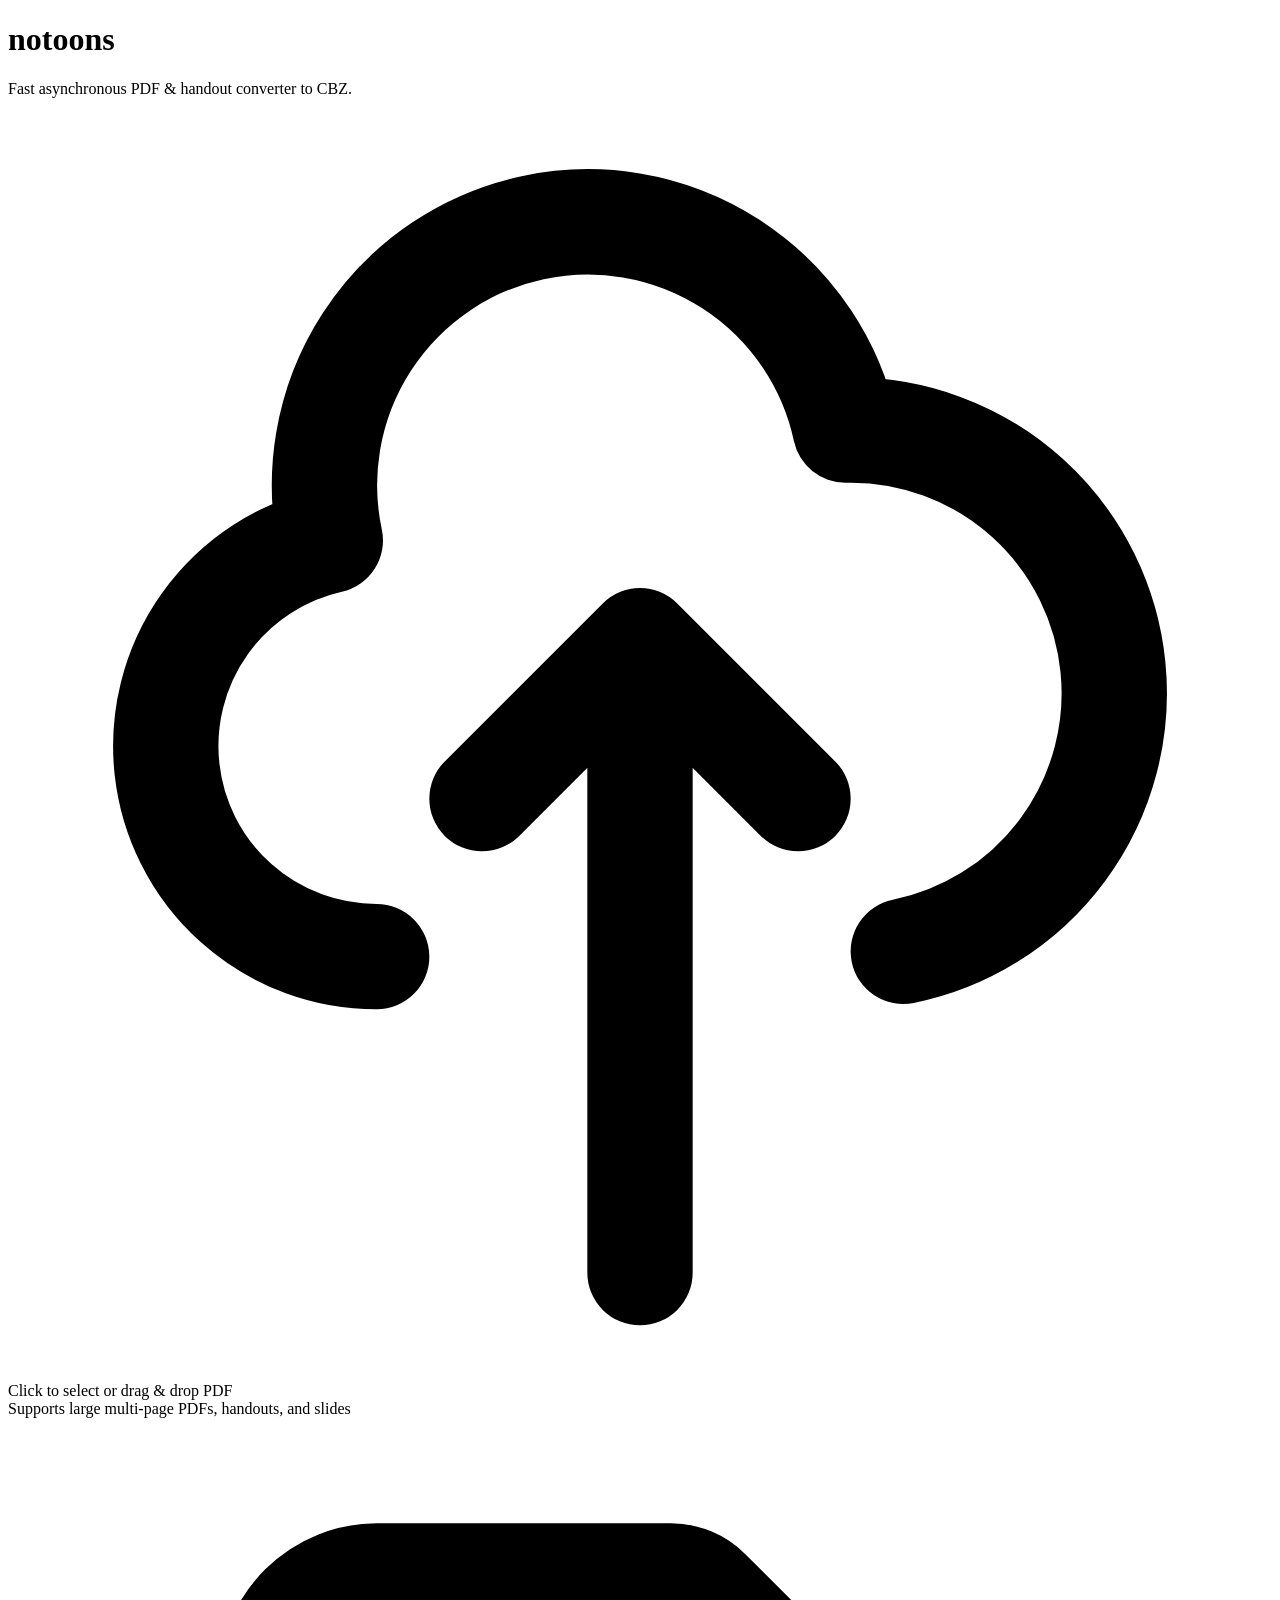
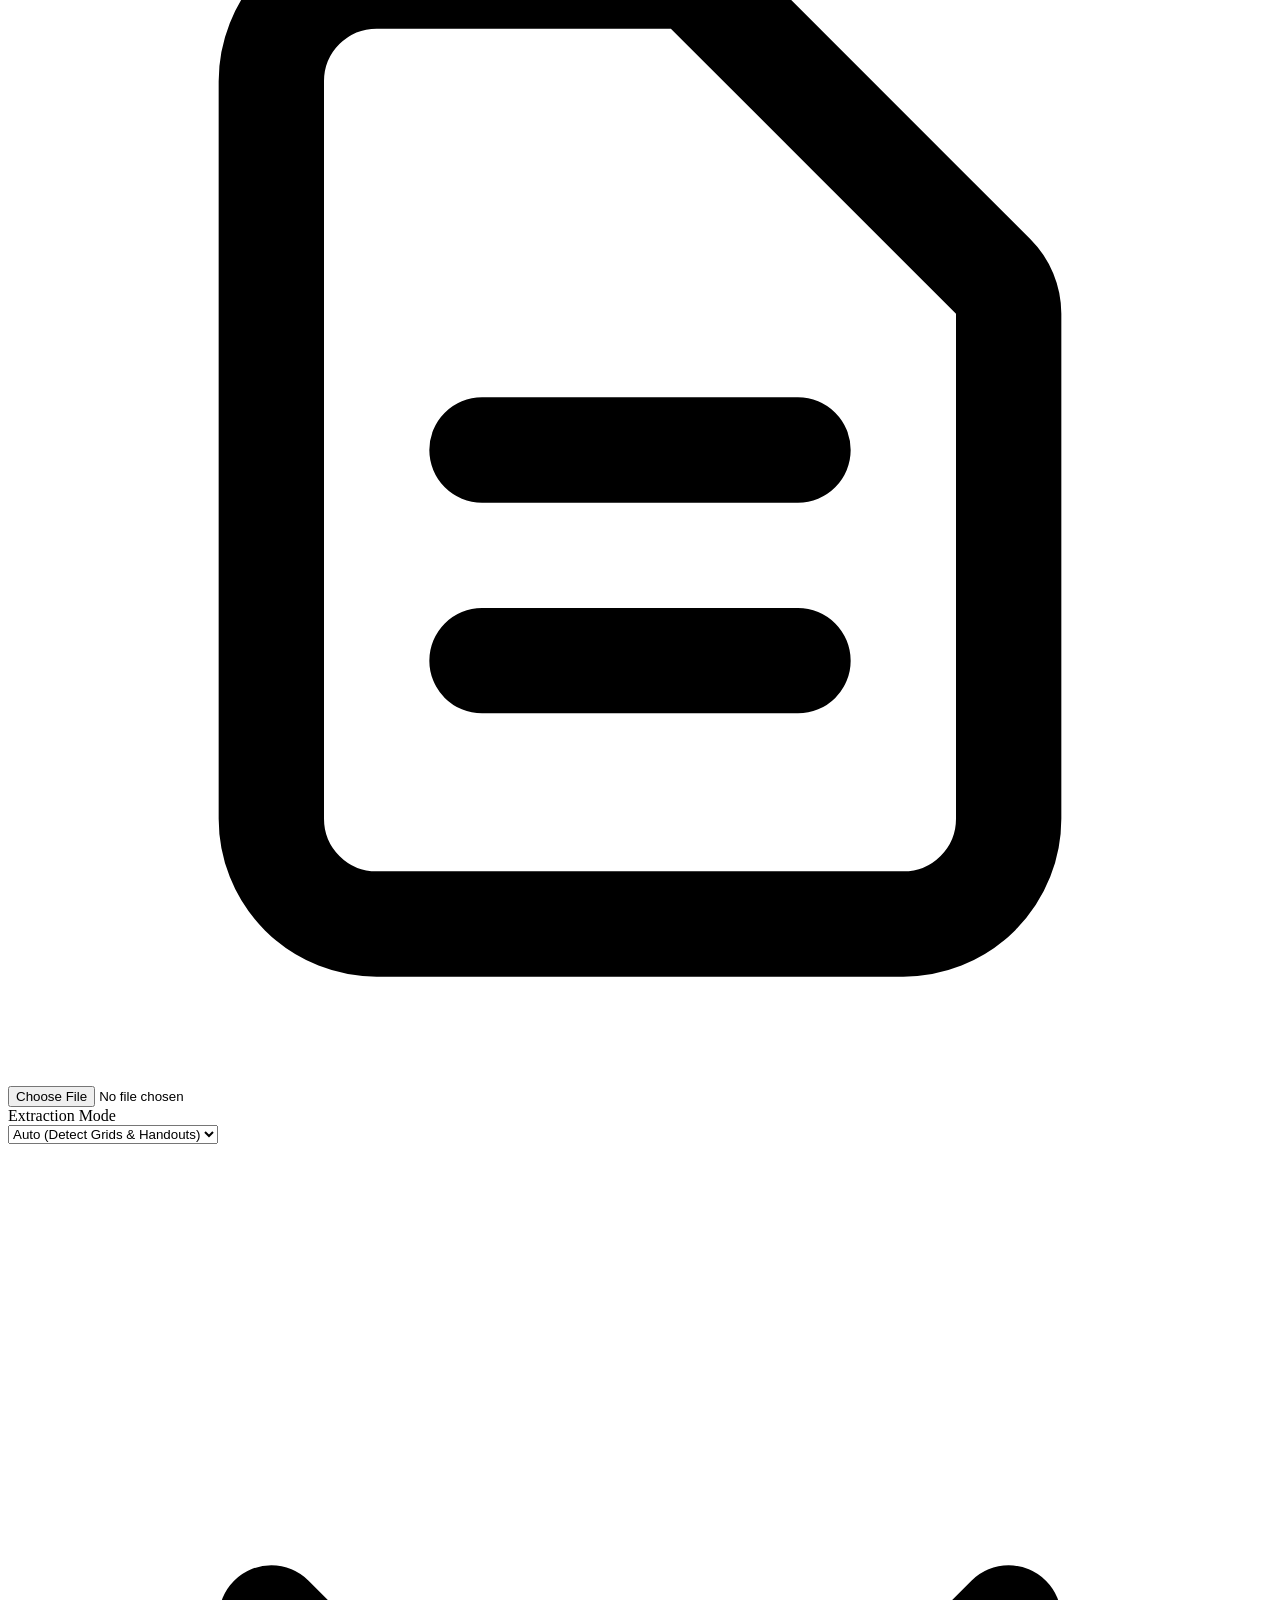
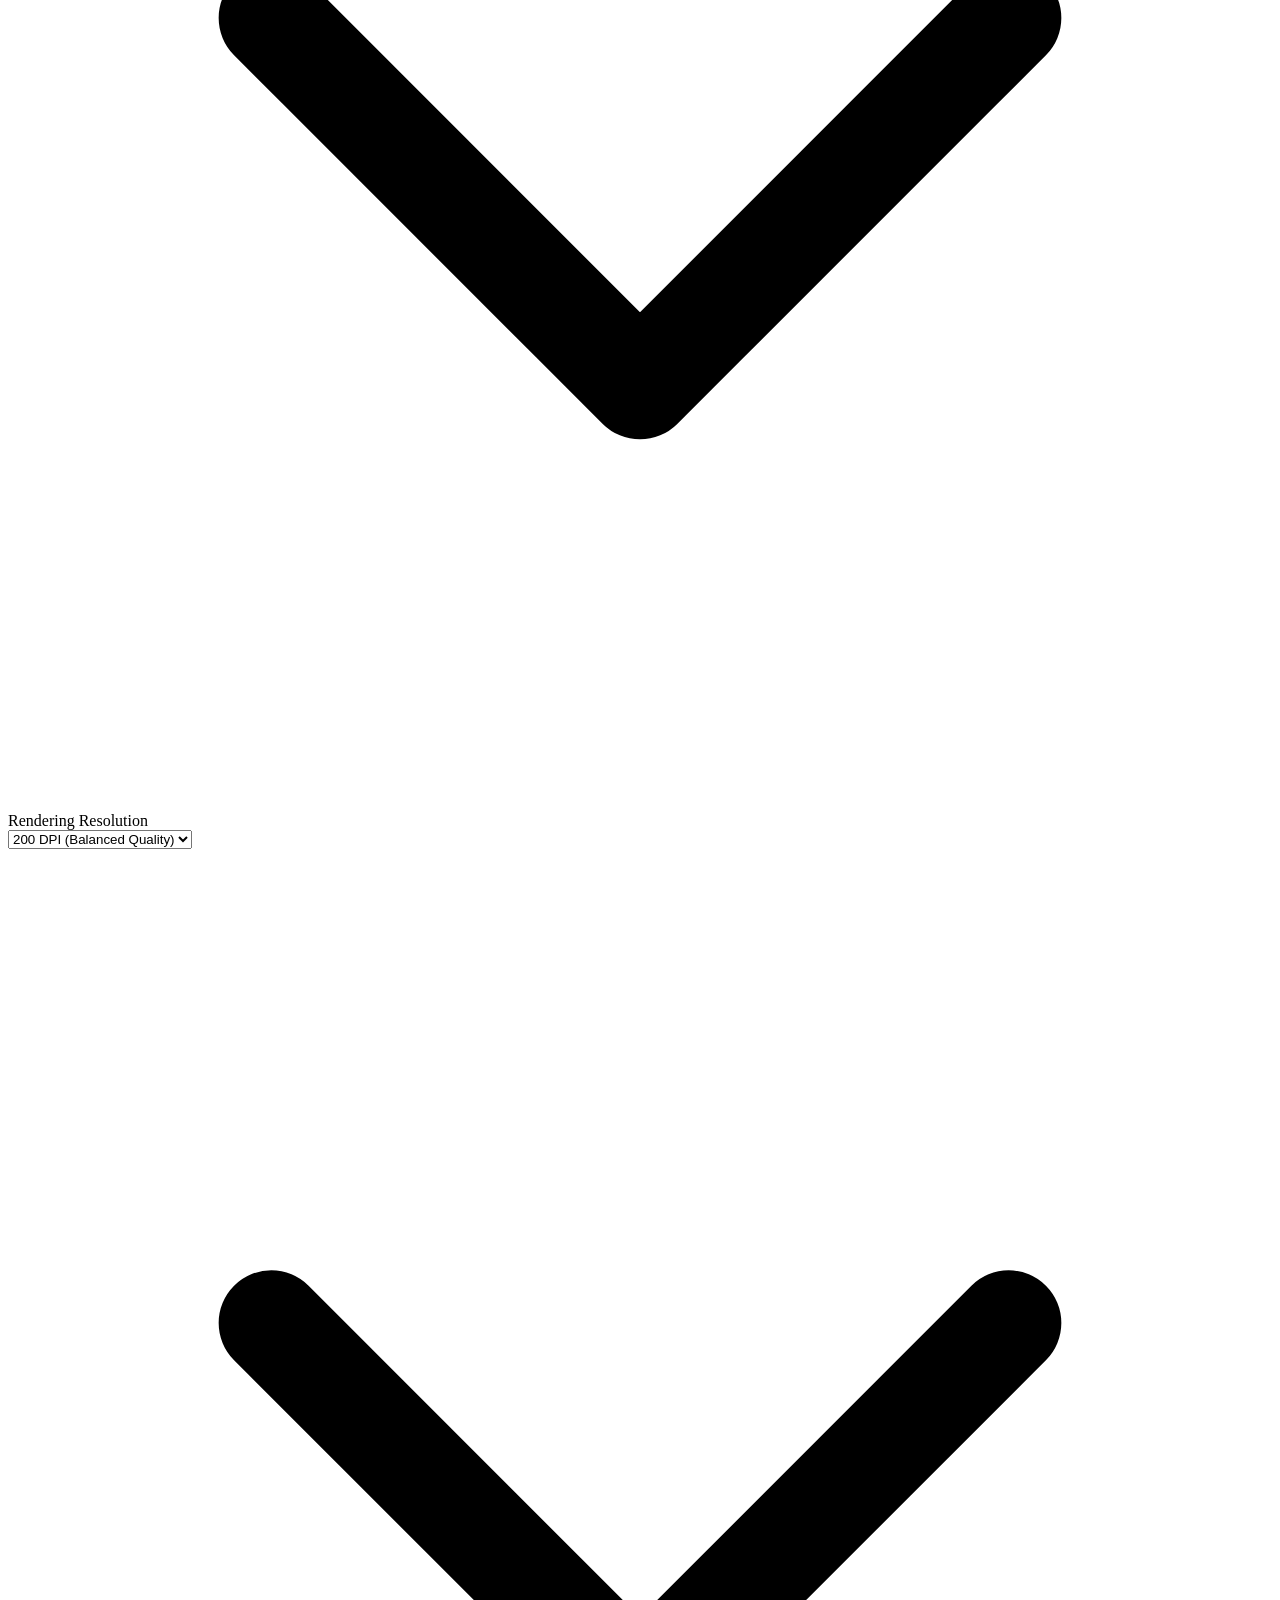
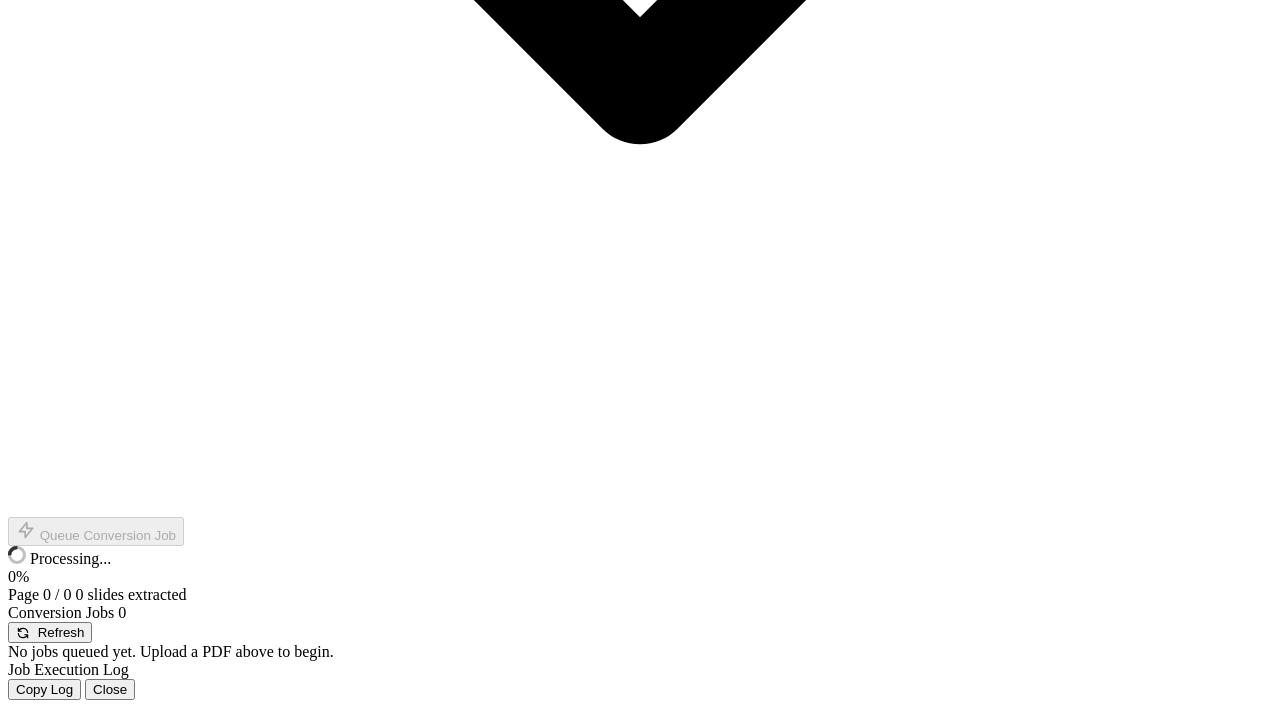
==== notoons/app/templates/index.html @ 35e6f50a "structred" ====
<!DOCTYPE html>
<html lang="en">
<head>
  <meta charset="UTF-8">
  <meta name="viewport" content="width=device-width, initial-scale=1.0">
  <link rel="icon" type="image/png" href="/static/images/favicon.png">
  <title>Notoons - PDF to CBZ Converter</title>
    <link rel="stylesheet" href="/static/css/styles.css">
</head>
<body>
  <div class="container">
    <div class="header">
      <div class="header-logo-wrap">
        <img class="header-logo" src="/static/images/logo.jpg" alt="notoons logo" onerror="this.parentElement.style.display='none'">
      </div>
      <div class="header-text">
        <h1>notoons</h1>
        <p class="subtitle">Fast asynchronous PDF & handout converter to CBZ.</p>
      </div>
    </div>

    <div class="panel">
      <div class="dropzone" id="dropzone" onclick="document.getElementById('fileInput').click()">
        <svg class="dropzone-icon" fill="none" stroke="currentColor" viewBox="0 0 24 24">
          <path stroke-linecap="round" stroke-linejoin="round" stroke-width="2"
            d="M7 16a4 4 0 01-.88-7.903A5 5 0 1115.9 6L16 6a5 5 0 011 9.9M15 13l-3-3m0 0l-3 3m3-3v12"/>
        </svg>
        <div class="dropzone-title" id="dropzoneTitle">Click to select or drag & drop PDF</div>
        <div class="dropzone-desc" id="dropzoneDesc">Supports large multi-page PDFs, handouts, and slides</div>
        <div class="file-pill" id="filePill">
          <svg fill="none" stroke="currentColor" viewBox="0 0 24 24">
            <path stroke-linecap="round" stroke-linejoin="round" stroke-width="2"
              d="M9 12h6m-6 4h6m2 5H7a2 2 0 01-2-2V5a2 2 0 012-2h5.586a1 1 0 01.707.293
                l5.414 5.414a1 1 0 01.293.707V19a2 2 0 01-2 2z"/>
          </svg>
          <span class="file-pill-text" id="filePillText"></span>
        </div>
        <input type="file" id="fileInput" accept=".pdf,application/pdf" onchange="handleFileSelected(this.files[0])" />
      </div>

      <div class="controls">
        <div class="control-group">
          <label>Extraction Mode</label>
          <div class="select-wrap">
            <select id="modeSelect">
              <option value="auto" selected>Auto (Detect Grids & Handouts)</option>
              <option value="pages">Pages (1 Page = 1 Slide)</option>
              <option value="slides">Force Grid Slicing</option>
            </select>
            <svg class="select-arrow" fill="none" stroke="currentColor" viewBox="0 0 24 24">
              <path stroke-linecap="round" stroke-linejoin="round" stroke-width="2" d="M19 9l-7 7-7-7"/>
            </svg>
          </div>
        </div>
        <div class="control-group">
          <label>Rendering Resolution</label>
          <div class="select-wrap">
            <select id="dpiSelect">
              <option value="150">150 DPI (Fast & Light)</option>
              <option value="200" selected>200 DPI (Balanced Quality)</option>
              <option value="300">300 DPI (High Definition)</option>
            </select>
            <svg class="select-arrow" fill="none" stroke="currentColor" viewBox="0 0 24 24">
              <path stroke-linecap="round" stroke-linejoin="round" stroke-width="2" d="M19 9l-7 7-7-7"/>
            </svg>
          </div>
        </div>
      </div>

      <button id="processBtn" class="btn" disabled onclick="submitUploadJob()">
        <svg style="width: 20px; height: 20px;" fill="none" stroke="currentColor" viewBox="0 0 24 24">
          <path stroke-linecap="round" stroke-linejoin="round" stroke-width="2" d="M13 10V3L4 14h7v7l9-11h-7z"/>
        </svg>
        Queue Conversion Job
      </button>
    </div>

    <!-- Active Job Live Progress Banner -->
    <div class="active-job-card" id="activeJobCard">
      <div class="active-job-header">
        <div class="active-job-title">
          <svg style="width: 18px; height: 18px; animation: spin 1s linear infinite;
            color: var(--accent);" fill="none" stroke="currentColor" viewBox="0 0 24 24">
            <circle cx="12" cy="12" r="10" stroke="currentColor" stroke-width="4" style="opacity: 0.25;"></circle>
            <path fill="currentColor" d="M4 12a8 8 0 018-8V0C5.373 0 0 5.373 0 12h4z" style="opacity: 0.75;"></path>
          </svg>
          <span id="activeJobName">Processing...</span>
        </div>
        <span class="active-job-badge" id="activeJobPct">0%</span>
      </div>
      <div class="progress-bar-wrap">
        <div class="progress-bar-fill" id="activeProgressBar"></div>
      </div>
      <div class="active-job-meta">
        <span id="activeJobPage">Page 0 / 0</span>
        <span id="activeJobSlides">0 slides extracted</span>
      </div>
    </div>

    <!-- Jobs Queue Section -->
    <div class="jobs-section">
      <div class="jobs-header">
        <div class="jobs-title">
          <span>Conversion Jobs</span>
          <span class="jobs-count" id="jobsCountBadge">0</span>
        </div>
        <button class="btn-log-action" onclick="fetchJobs()">
          <svg style="width: 14px; height: 14px; vertical-align: middle;
            margin-right: 4px;" fill="none" stroke="currentColor" viewBox="0 0 24 24">
            <path stroke-linecap="round" stroke-linejoin="round" stroke-width="2"
              d="M4 4v5h.582m15.356 2A8.001 8.001 0 004.582 9m0 0H9m11 11v-5h-.581
                m0 0a8.003 8.003 0 01-15.357-2m15.357 2H15"/>
          </svg>
          Refresh
        </button>
      </div>

      <div class="jobs-list" id="jobsList">
        <div class="jobs-empty">No jobs queued yet. Upload a PDF above to begin.</div>
      </div>
    </div>
  </div>

  <!-- Terminal Log Modal -->
  <div class="log-modal" id="logModal" onclick="closeLogModal(event)">
    <div class="log-modal-content" onclick="event.stopPropagation()">
      <div class="log-header">
        <div class="log-controls">
          <span class="mac-dot red" onclick="closeLogModal()"></span>
          <span class="mac-dot yellow"></span>
          <span class="mac-dot green"></span>
          <span class="log-modal-title" id="logModalTitle">Job Execution Log</span>
        </div>
        <div class="log-actions">
          <button class="btn-log-action" onclick="copyCurrentModalLogs()">Copy Log</button>
          <button class="btn-log-action" onclick="closeLogModal()">Close</button>
        </div>
      </div>
      <div class="log-path-info" id="logPathInfo"></div>
      <div class="log-body" id="logModalBody"></div>
    </div>
  </div>
  
  <script src="/static/js/client-side.js"></script>
</body>
</html>
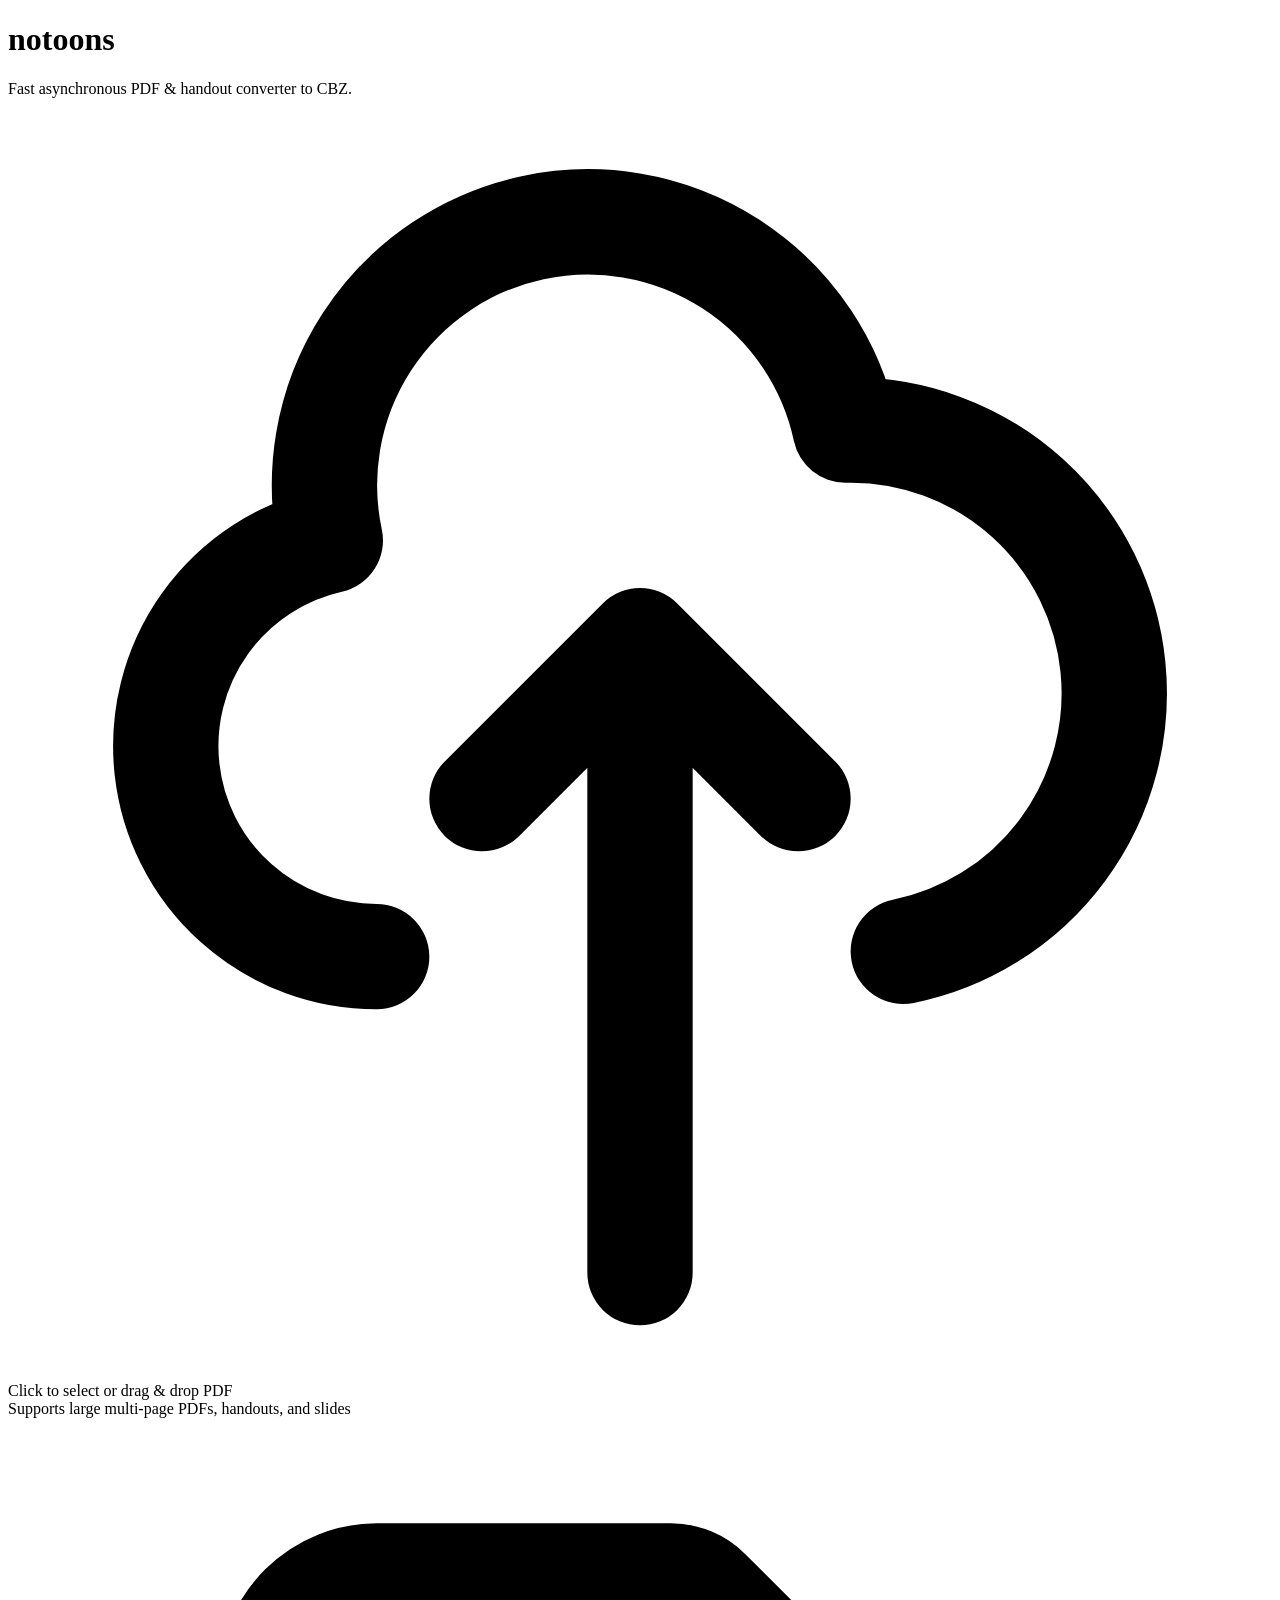
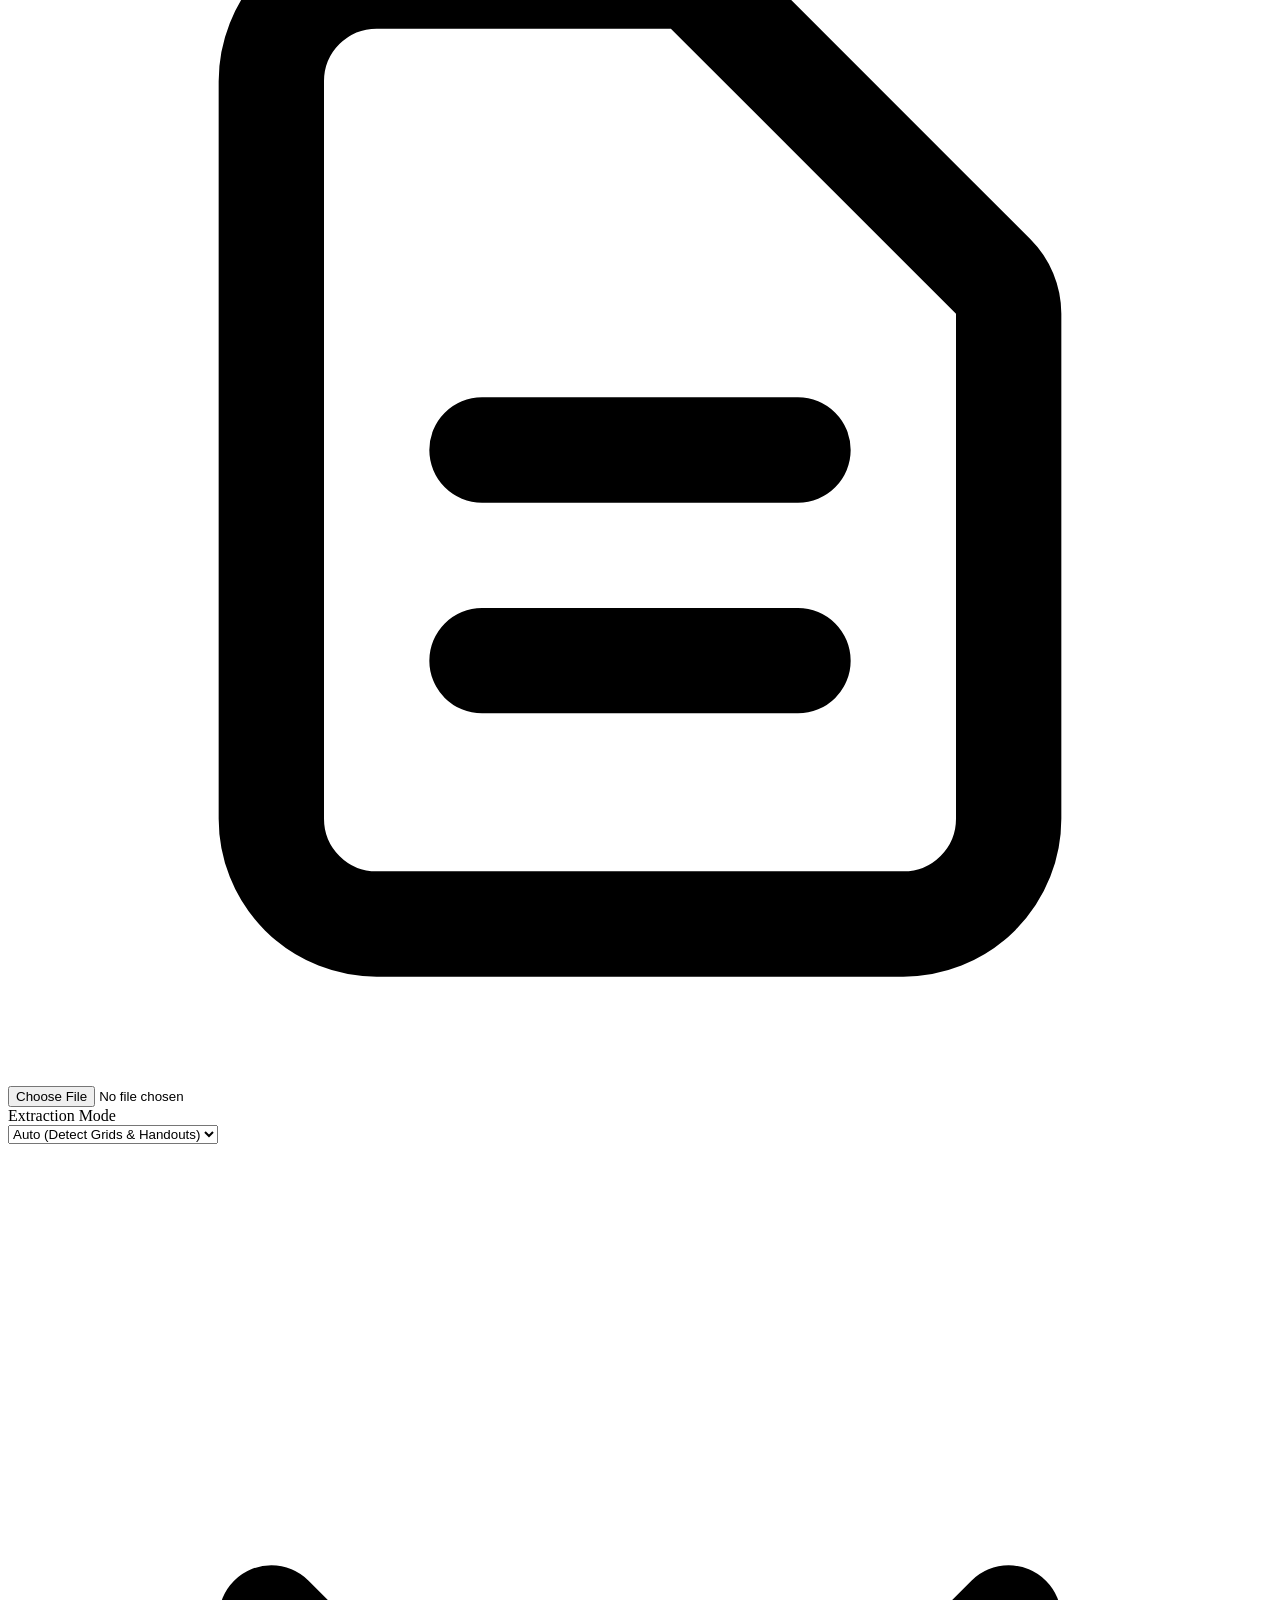
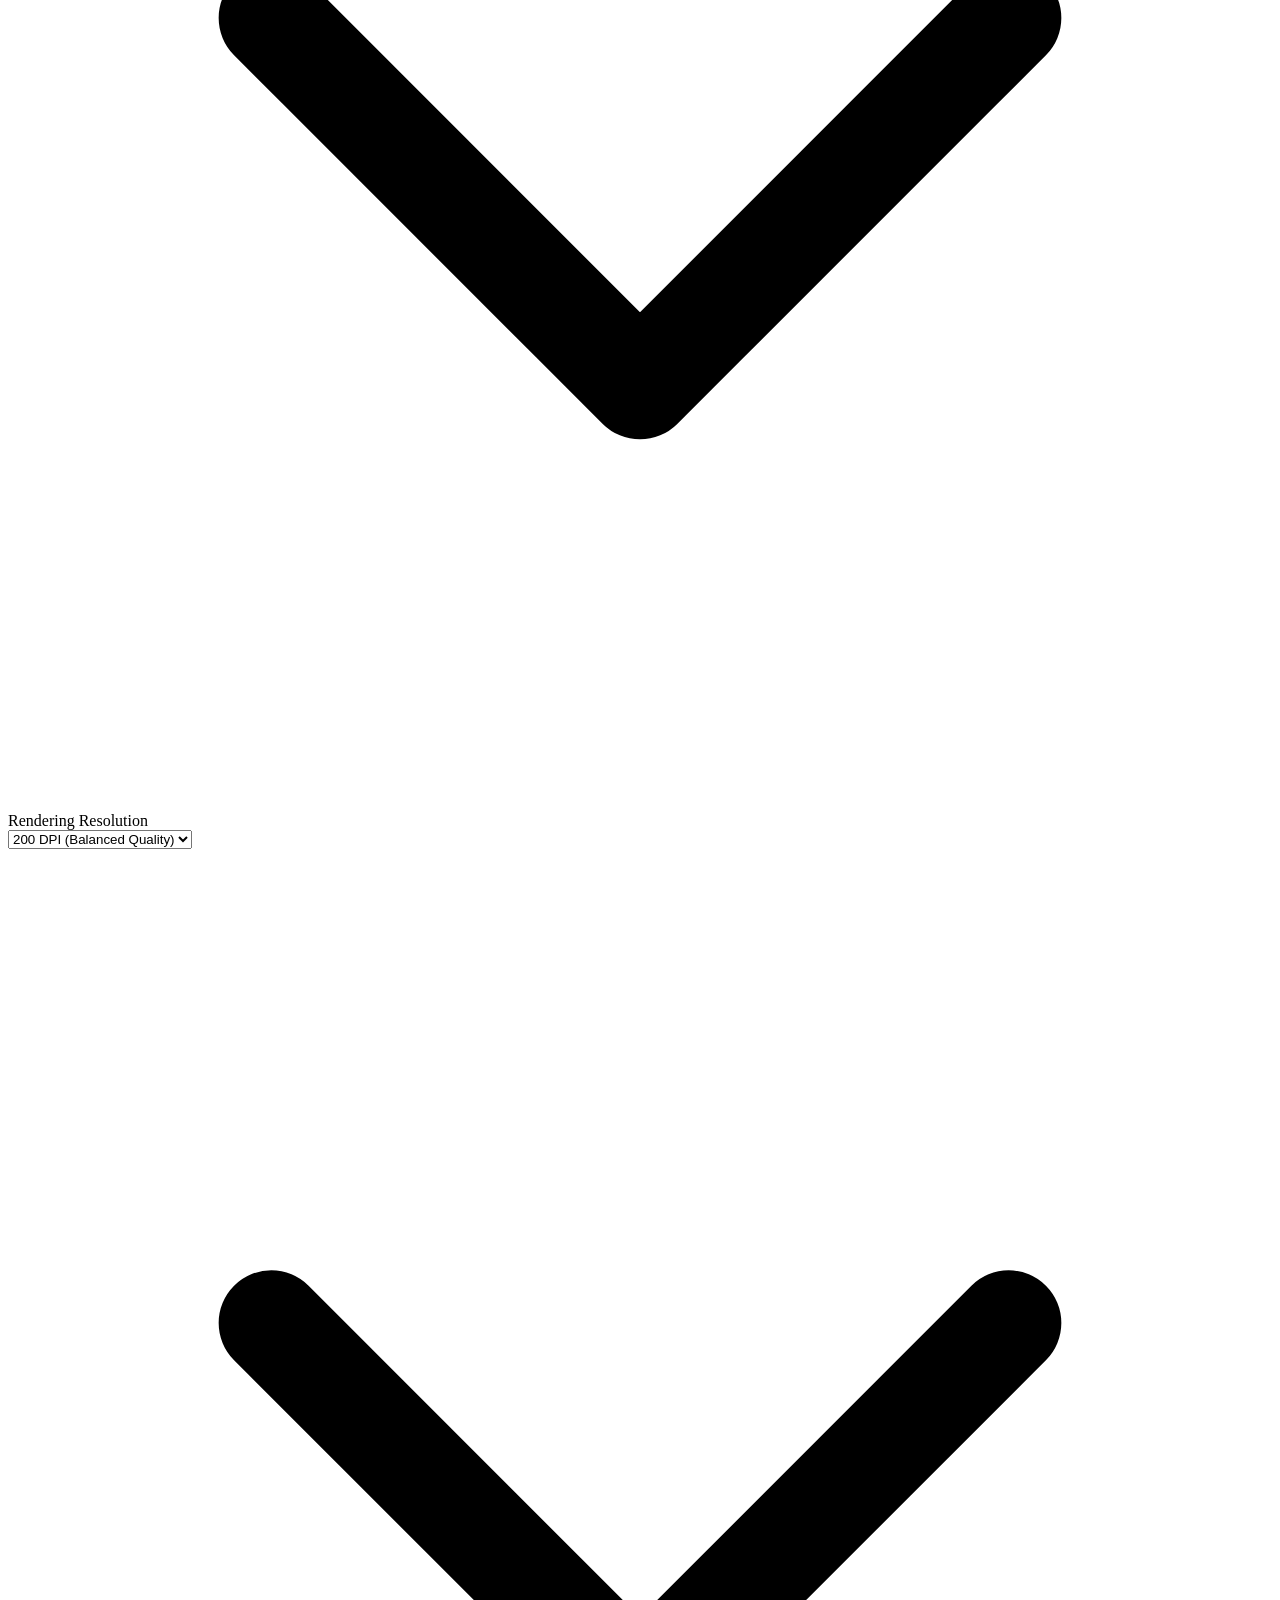
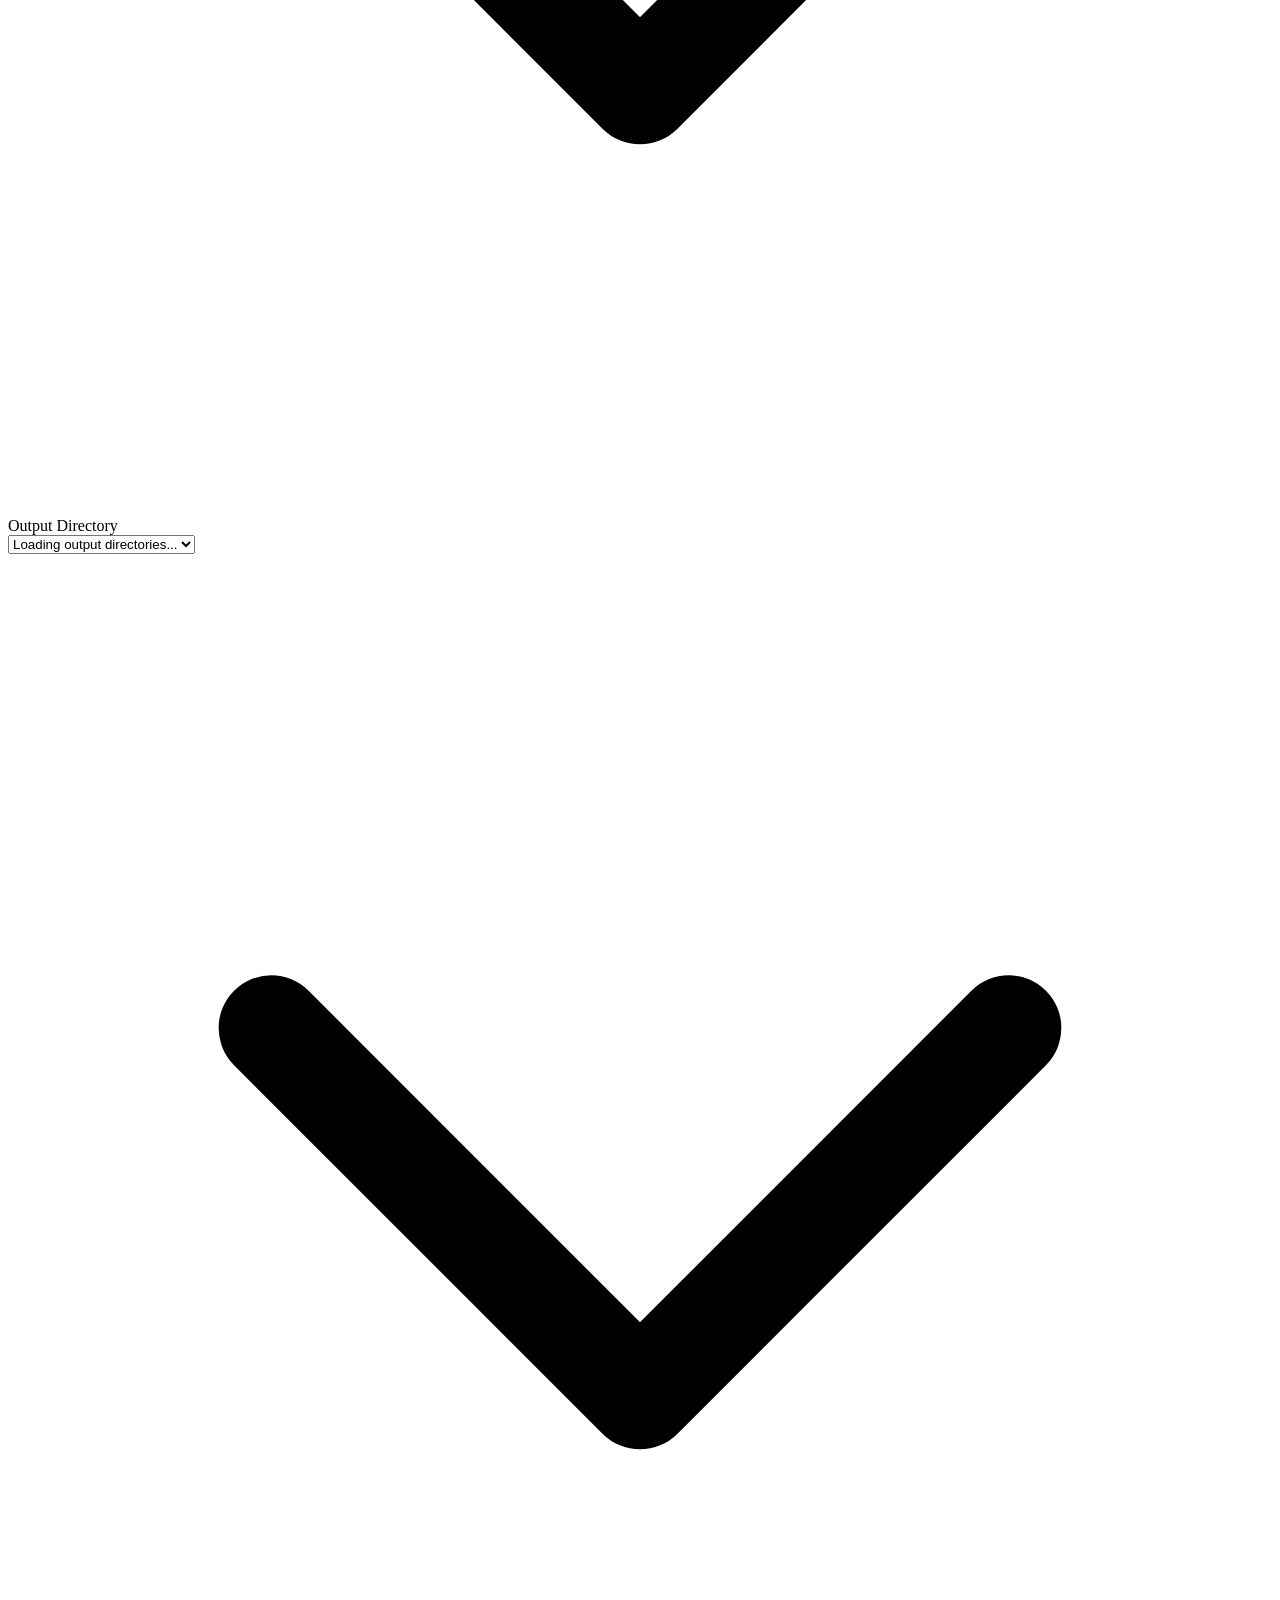
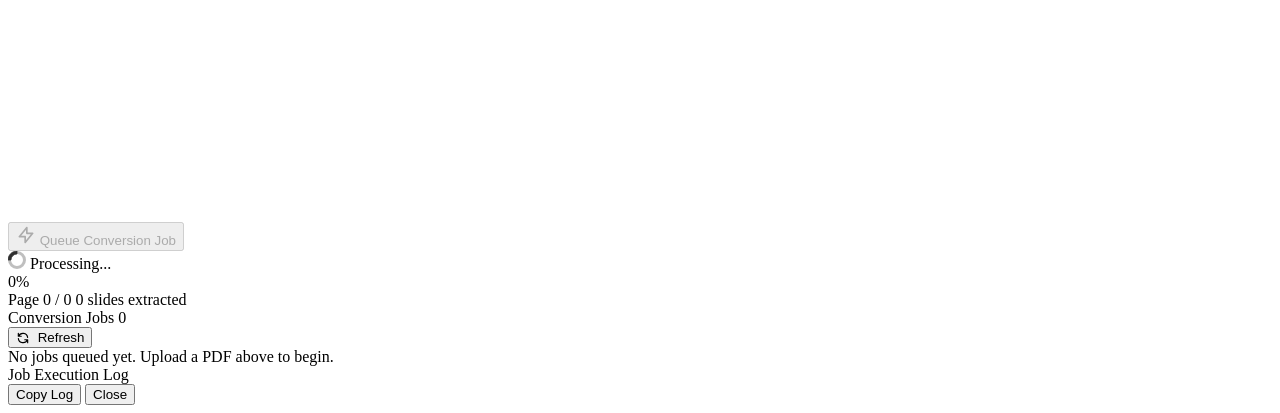
==== commit 03550a2d: "separated output dirs" ====
--- a/notoons/app/templates/index.html
+++ b/notoons/app/templates/index.html
@@ -60,6 +60,17 @@
               <option value="150">150 DPI (Fast & Light)</option>
               <option value="200" selected>200 DPI (Balanced Quality)</option>
               <option value="300">300 DPI (High Definition)</option>
+            </select>
+            <svg class="select-arrow" fill="none" stroke="currentColor" viewBox="0 0 24 24">
+              <path stroke-linecap="round" stroke-linejoin="round" stroke-width="2" d="M19 9l-7 7-7-7"/>
+            </svg>
+          </div>
+        </div>
+        <div class="control-group">
+          <label>Output Directory</label>
+          <div class="select-wrap">
+            <select id="outputDirSelect">
+              <option value="" selected>Loading output directories...</option>
             </select>
             <svg class="select-arrow" fill="none" stroke="currentColor" viewBox="0 0 24 24">
               <path stroke-linecap="round" stroke-linejoin="round" stroke-width="2" d="M19 9l-7 7-7-7"/>
@@ -142,6 +153,6 @@
     </div>
   </div>
   
-  <script src="/static/js/client-side.js"></script>
+  <script src="/static/js/client-side.js?v=20260918"></script>
 </body>
 </html>
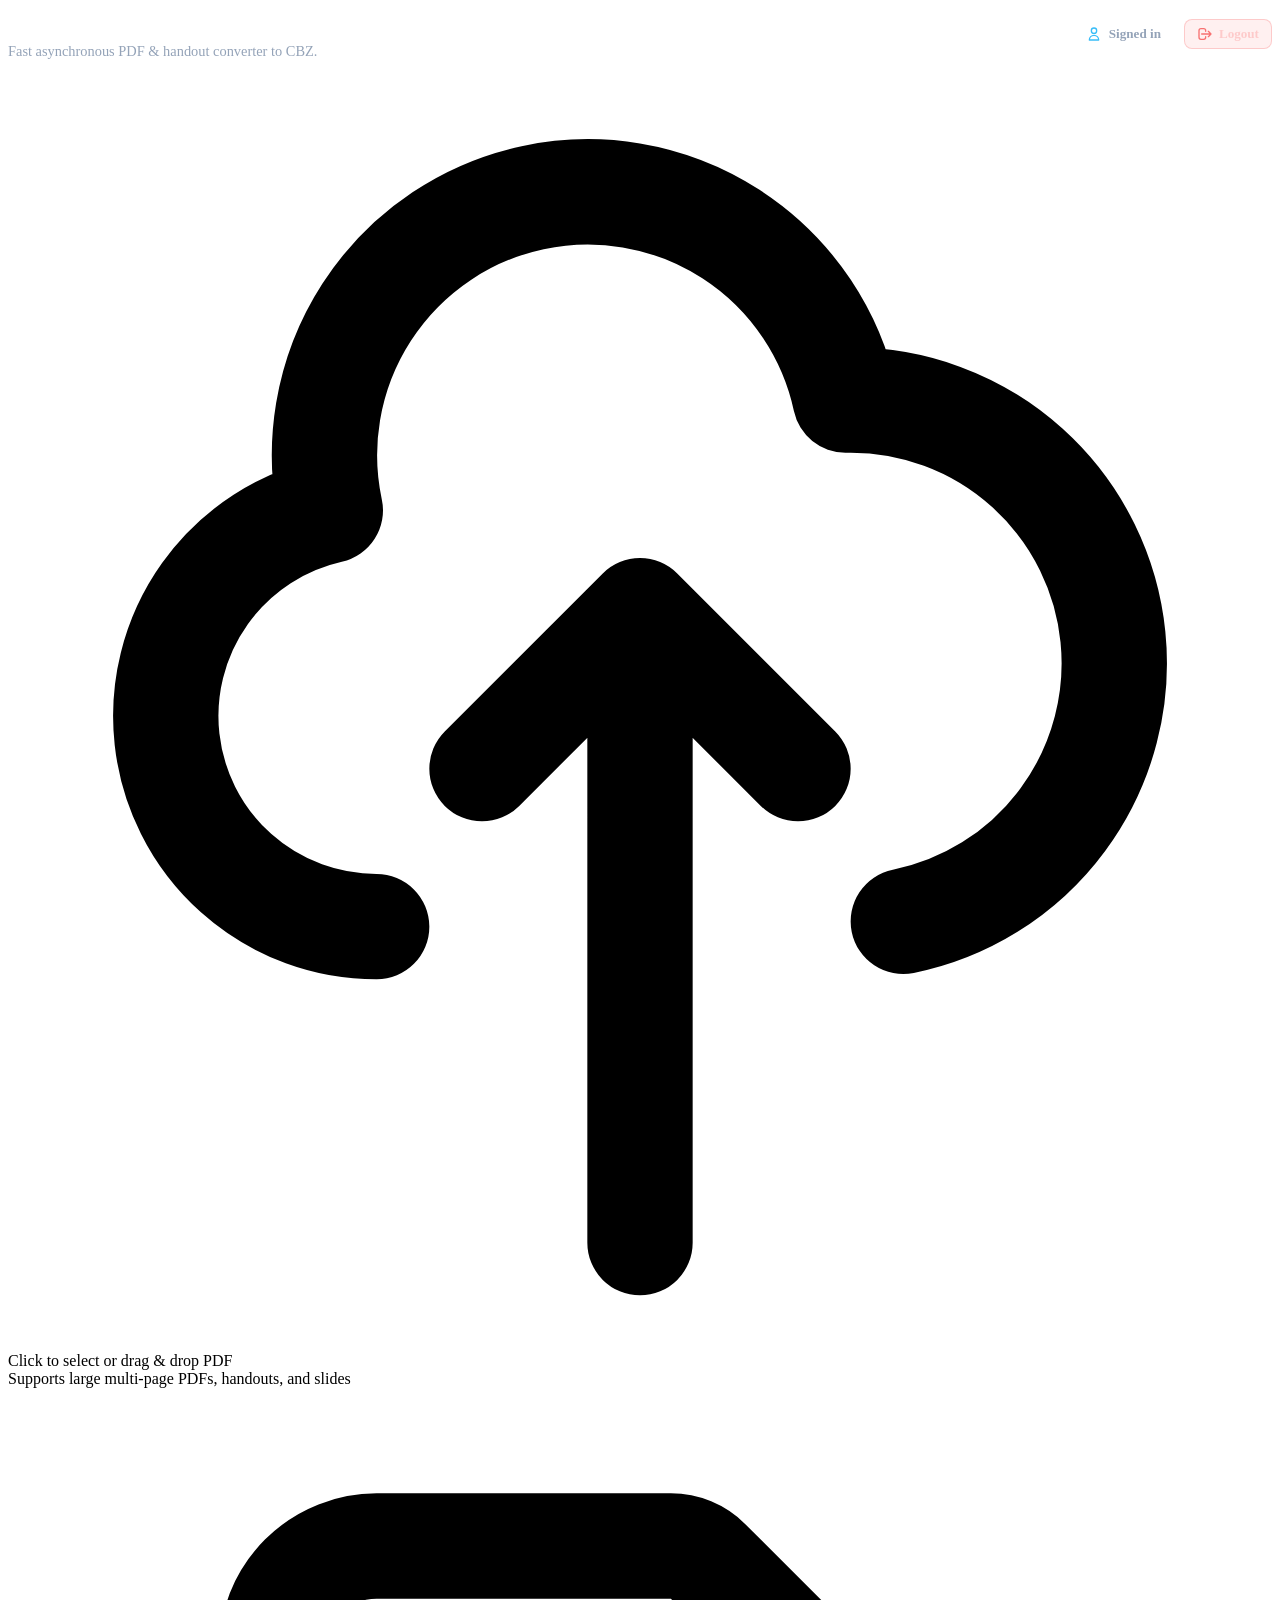
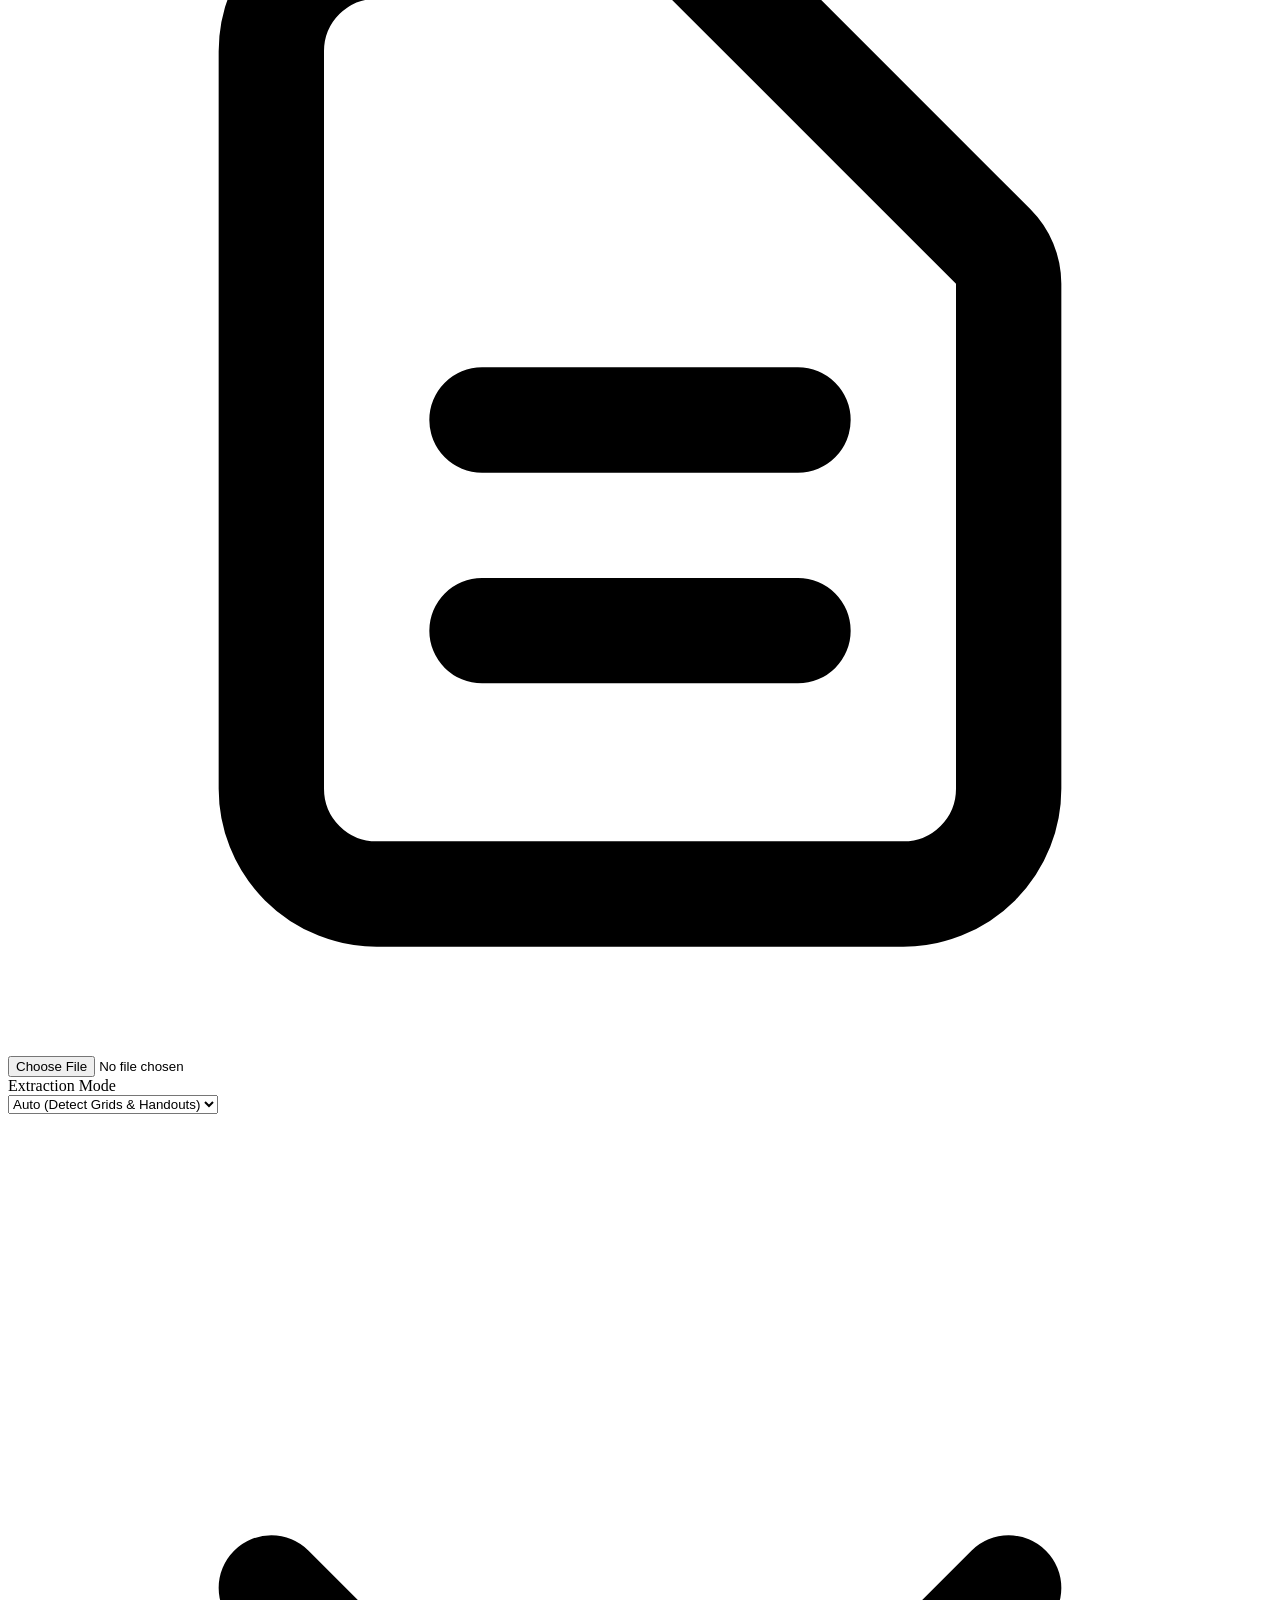
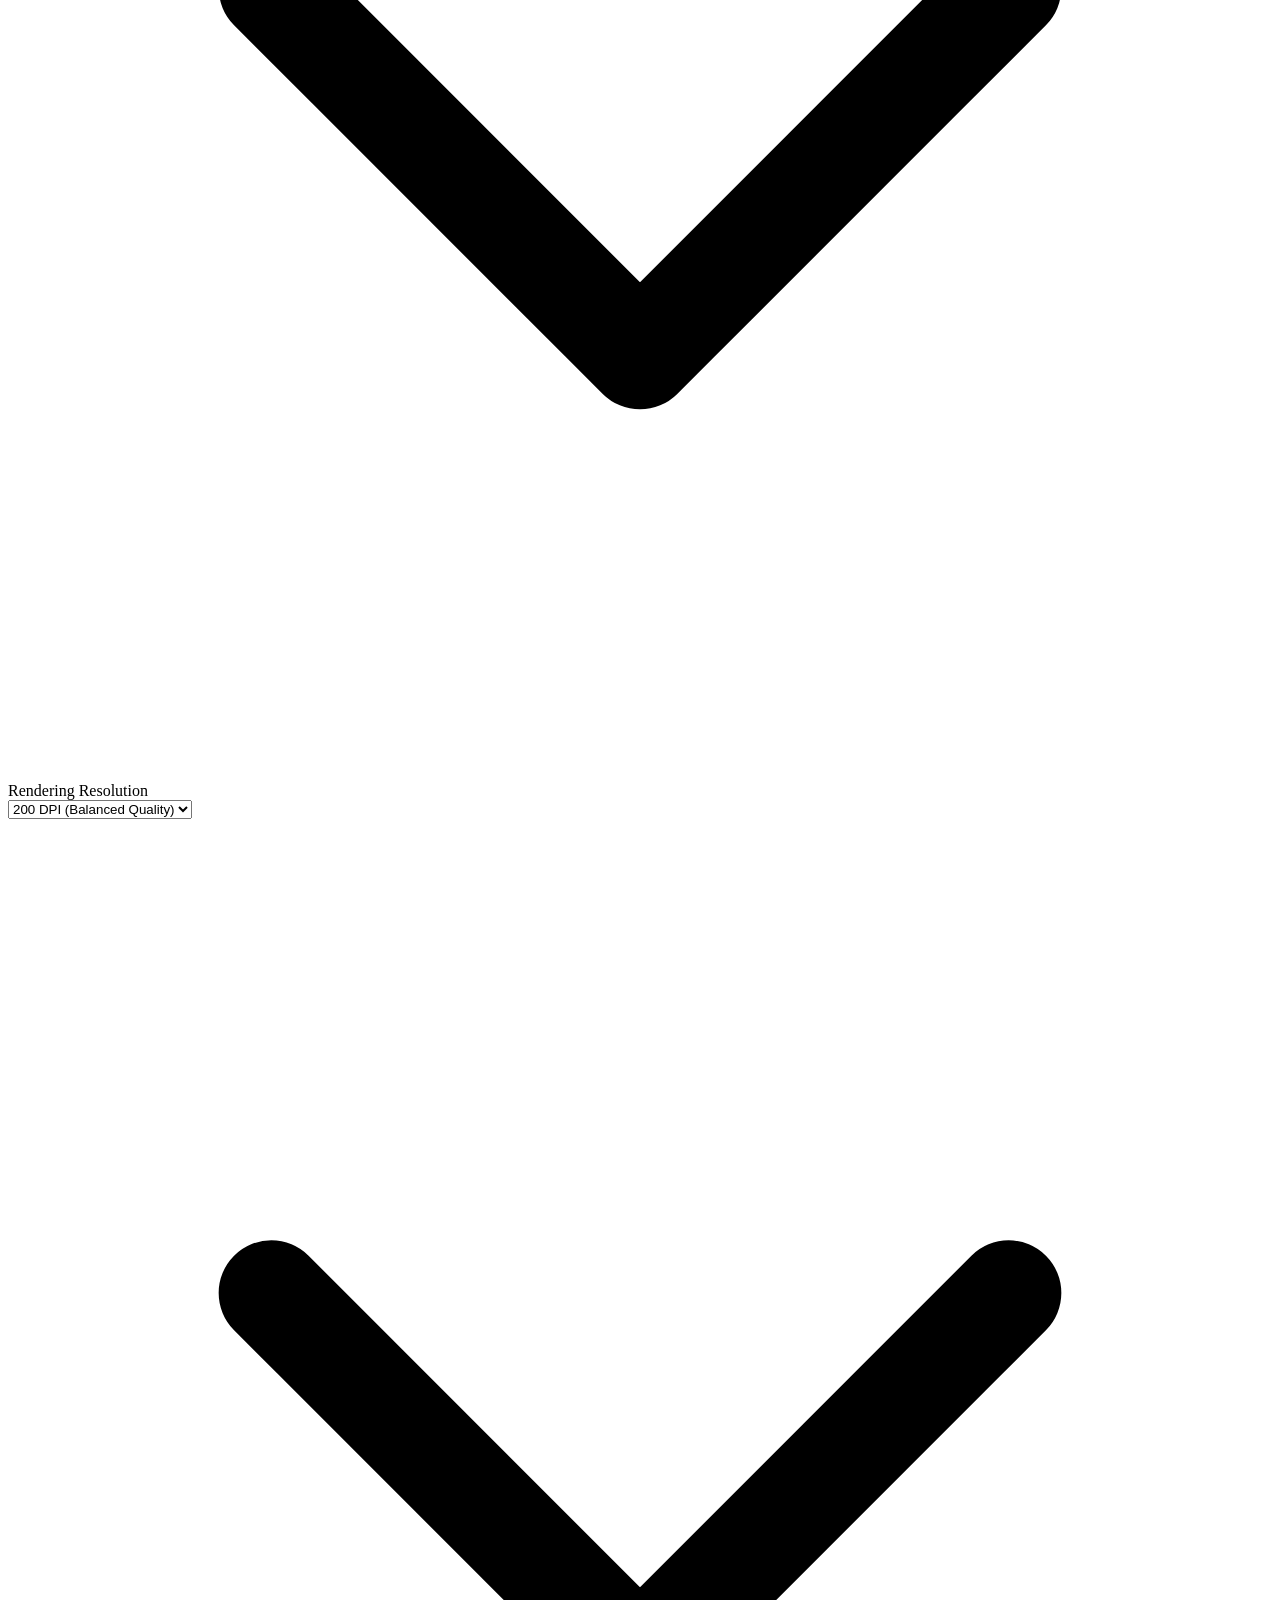
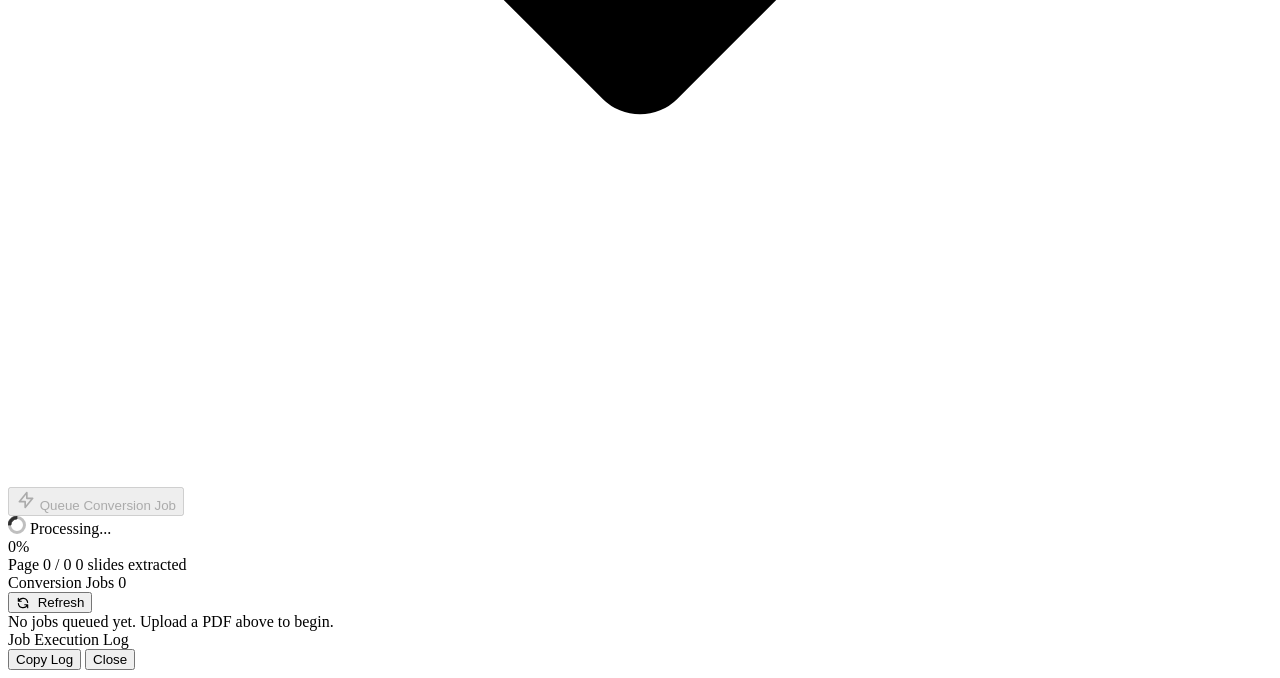
==== commit c58d0e31: "added logout button" ====
--- a/notoons/app/templates/index.html
+++ b/notoons/app/templates/index.html
@@ -1,4 +1,3 @@
-
 <!DOCTYPE html>
 <html lang="en">
 <head>
@@ -6,17 +5,39 @@
   <meta name="viewport" content="width=device-width, initial-scale=1.0">
   <link rel="icon" type="image/png" href="/static/images/favicon.png">
   <title>Notoons - PDF to CBZ Converter</title>
-    <link rel="stylesheet" href="/static/css/styles.css">
+  <link rel="stylesheet" href="/static/css/styles.css">
 </head>
 <body>
   <div class="container">
-    <div class="header">
-      <div class="header-logo-wrap">
-        <img class="header-logo" src="/static/images/logo.jpg" alt="notoons logo" onerror="this.parentElement.style.display='none'">
+    <div class="header" style="display: flex; align-items: center; justify-content: space-between; gap: 1rem; margin-bottom: 1.5rem; width: 100%;">
+      <!-- LOGO E TITOLO -->
+      <div style="display: flex; align-items: center; gap: 1rem;">
+        <div class="header-logo-wrap">
+          <img class="header-logo" src="/static/images/logo.jpg" alt="notoons logo" onerror="this.parentElement.style.display='none'">
+        </div>
+        <div class="header-text">
+          <h1 style="font-size: 1.65rem; font-weight: 800; color: #ffffff; margin: 0; line-height: 1.2;">notoons</h1>
+          <p class="subtitle" style="color: #94a3b8; font-size: 0.9rem; margin: 0.2rem 0 0 0;">Fast asynchronous PDF & handout converter to CBZ.</p>
+        </div>
       </div>
-      <div class="header-text">
-        <h1>notoons</h1>
-        <p class="subtitle">Fast asynchronous PDF & handout converter to CBZ.</p>
+
+      <!-- MENU UTENTE IN ORIZZONTALE -->
+      <div style="display: flex; align-items: center; gap: 0.6rem; flex-shrink: 0;">
+        <!-- Indicatore Utente -->
+        <div style="display: inline-flex; align-items: center; gap: 0.4rem; padding: 0.4rem 0.75rem; background: rgba(255, 255, 255, 0.05); border: 1px solid rgba(255, 255, 255, 0.12); border-radius: 8px; color: #94a3b8; font-size: 0.82rem; font-weight: 600;">
+          <svg style="width: 16px; height: 16px; color: #38bdf8; flex-shrink: 0;" fill="none" stroke="currentColor" viewBox="0 0 24 24">
+            <path stroke-linecap="round" stroke-linejoin="round" stroke-width="2" d="M16 7a4 4 0 11-8 0 4 4 0 018 0zM12 14a7 7 0 00-7 7h14a7 7 0 00-7-7z"/>
+          </svg>
+          <span>Signed in</span>
+        </div>
+
+        <!-- Pulsante Logout -->
+        <a href="/auth/logout" style="display: inline-flex; align-items: center; gap: 0.4rem; padding: 0.4rem 0.75rem; background: rgba(248, 113, 113, 0.1); border: 1px solid rgba(248, 113, 113, 0.3); border-radius: 8px; color: #fecaca; font-size: 0.82rem; font-weight: 600; text-decoration: none; transition: background 0.2s;">
+          <svg style="width: 16px; height: 16px; color: #f87171; flex-shrink: 0;" fill="none" stroke="currentColor" viewBox="0 0 24 24">
+            <path stroke-linecap="round" stroke-linejoin="round" stroke-width="2" d="M17 16l4-4m0 0l-4-4m4 4H7m6 4v1a3 3 0 01-3 3H6a3 3 0 01-3-3V7a3 3 0 013-3h4a3 3 0 013 3v1"/>
+          </svg>
+          <span>Logout</span>
+        </a>
       </div>
     </div>
 
@@ -60,17 +81,6 @@
               <option value="150">150 DPI (Fast & Light)</option>
               <option value="200" selected>200 DPI (Balanced Quality)</option>
               <option value="300">300 DPI (High Definition)</option>
-            </select>
-            <svg class="select-arrow" fill="none" stroke="currentColor" viewBox="0 0 24 24">
-              <path stroke-linecap="round" stroke-linejoin="round" stroke-width="2" d="M19 9l-7 7-7-7"/>
-            </svg>
-          </div>
-        </div>
-        <div class="control-group">
-          <label>Output Directory</label>
-          <div class="select-wrap">
-            <select id="outputDirSelect">
-              <option value="" selected>Loading output directories...</option>
             </select>
             <svg class="select-arrow" fill="none" stroke="currentColor" viewBox="0 0 24 24">
               <path stroke-linecap="round" stroke-linejoin="round" stroke-width="2" d="M19 9l-7 7-7-7"/>
@@ -153,6 +163,6 @@
     </div>
   </div>
   
-  <script src="/static/js/client-side.js?v=20260918"></script>
+  <script src="/static/js/client-side.js"></script>
 </body>
 </html>
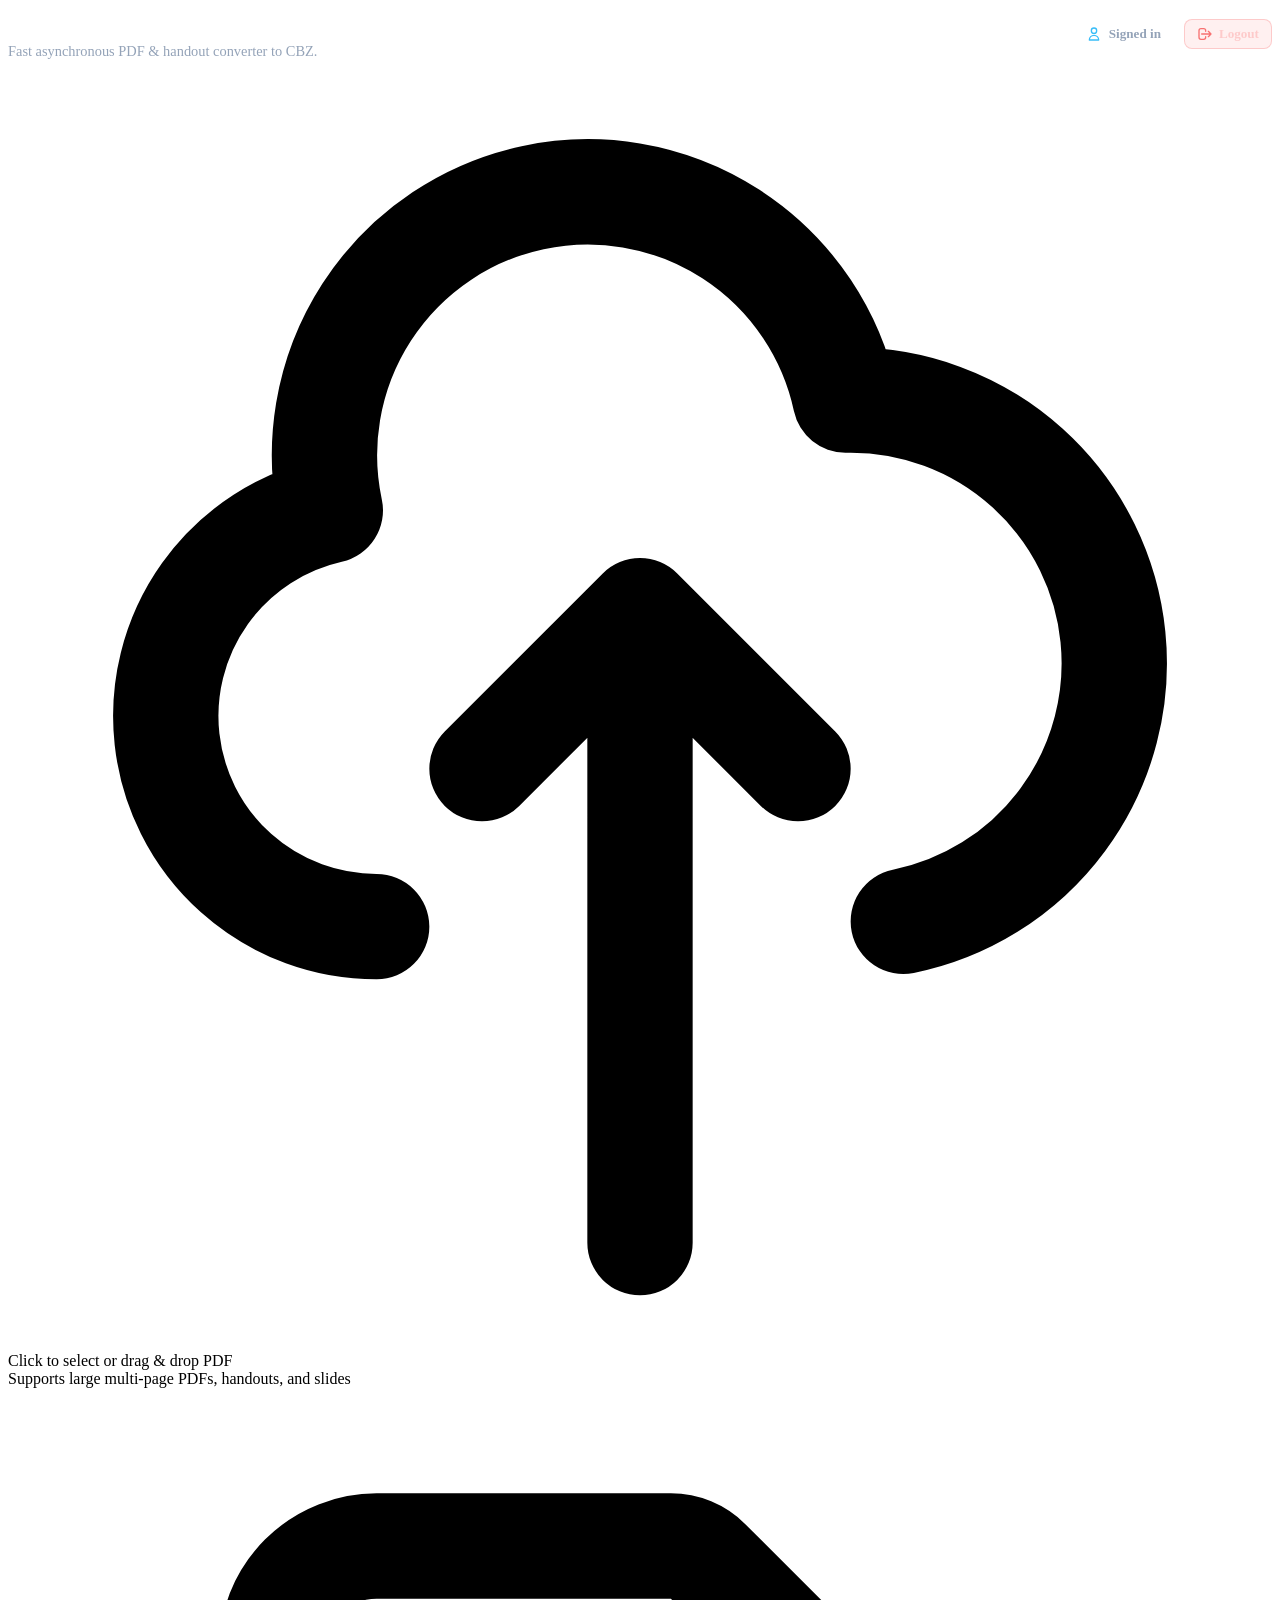
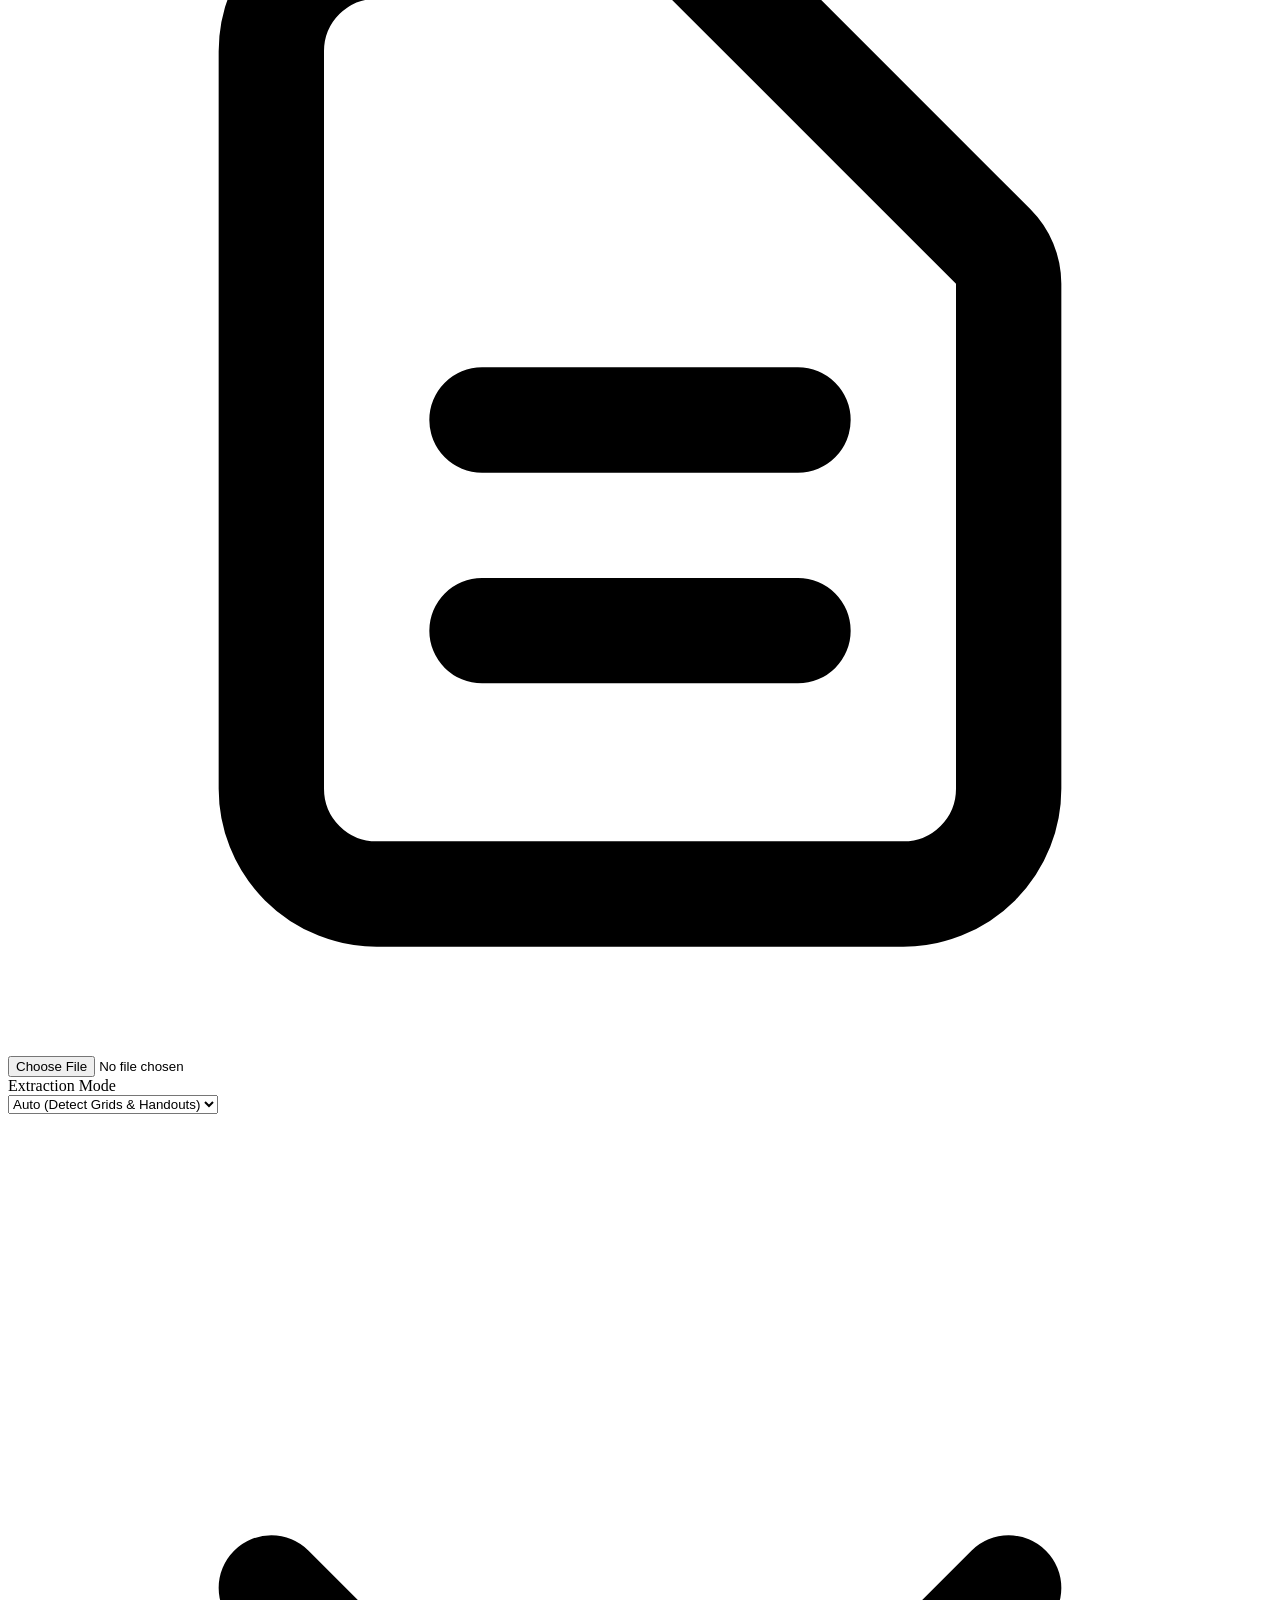
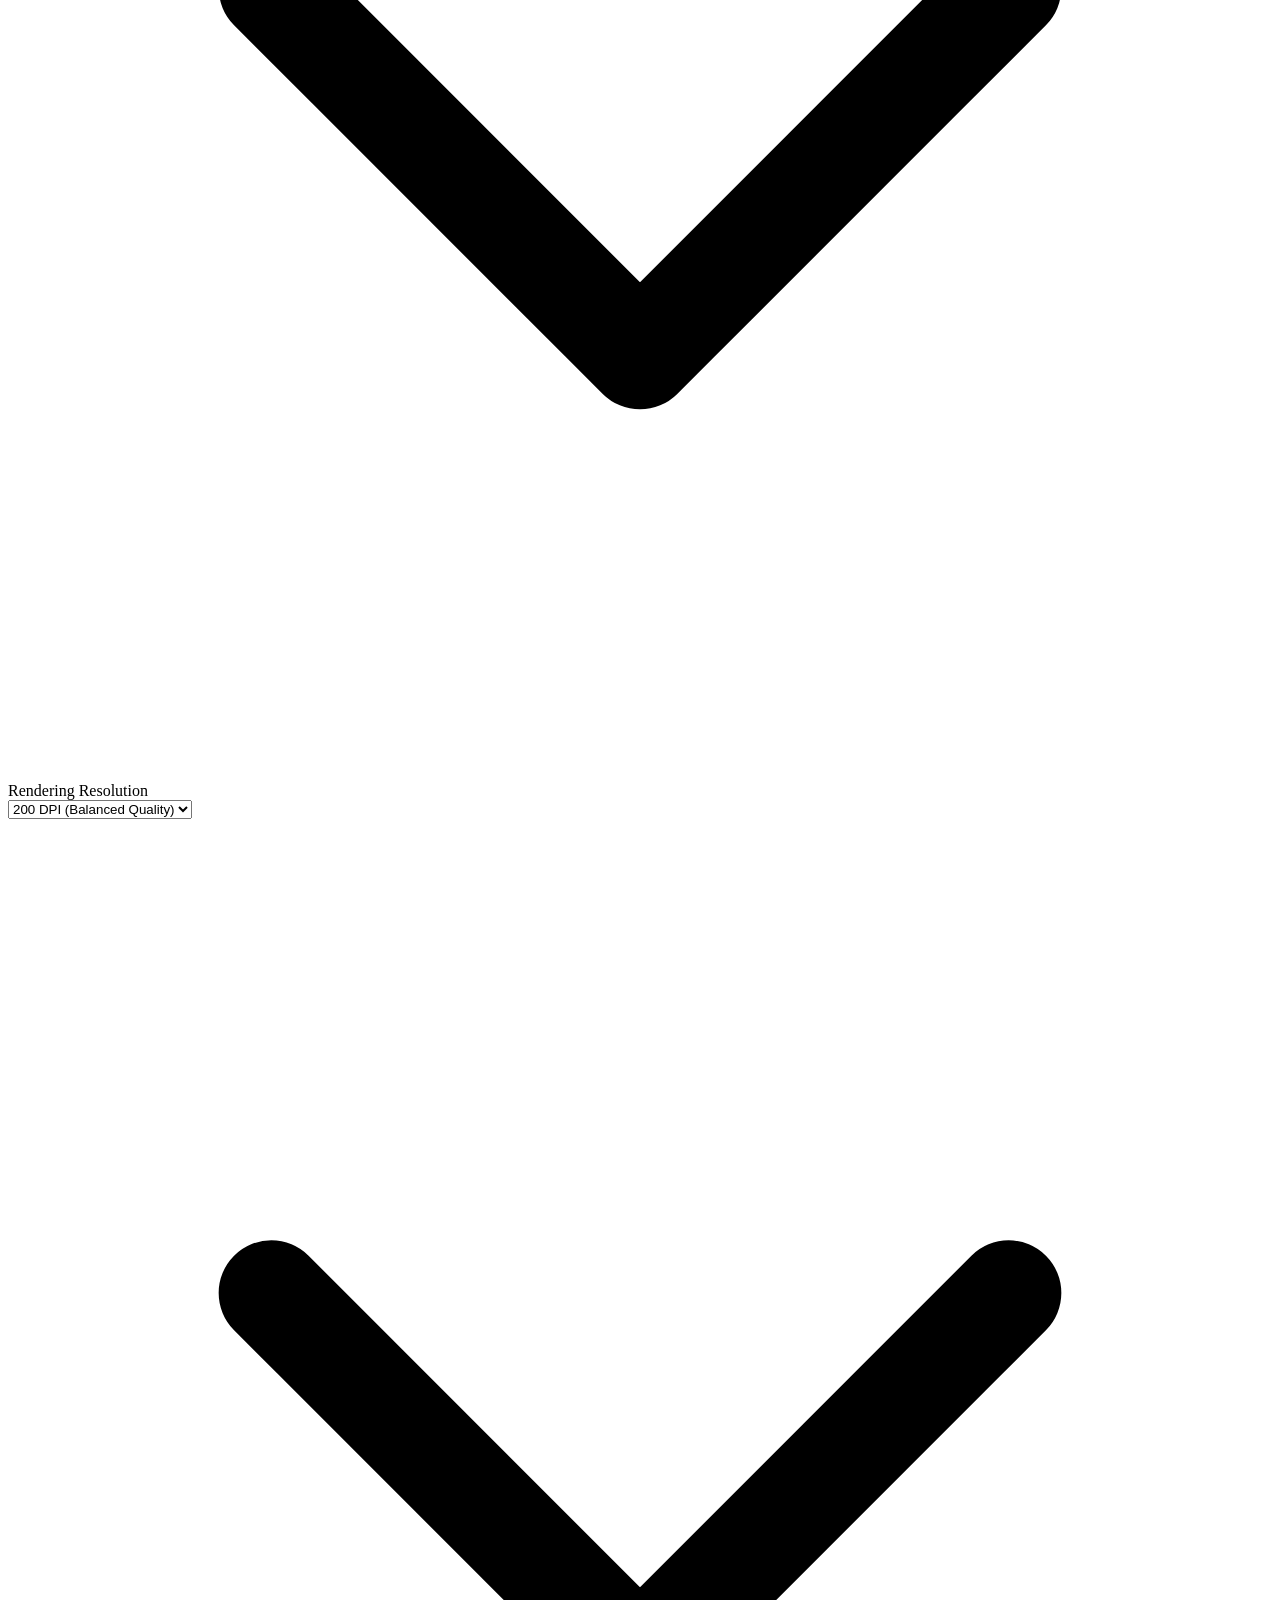
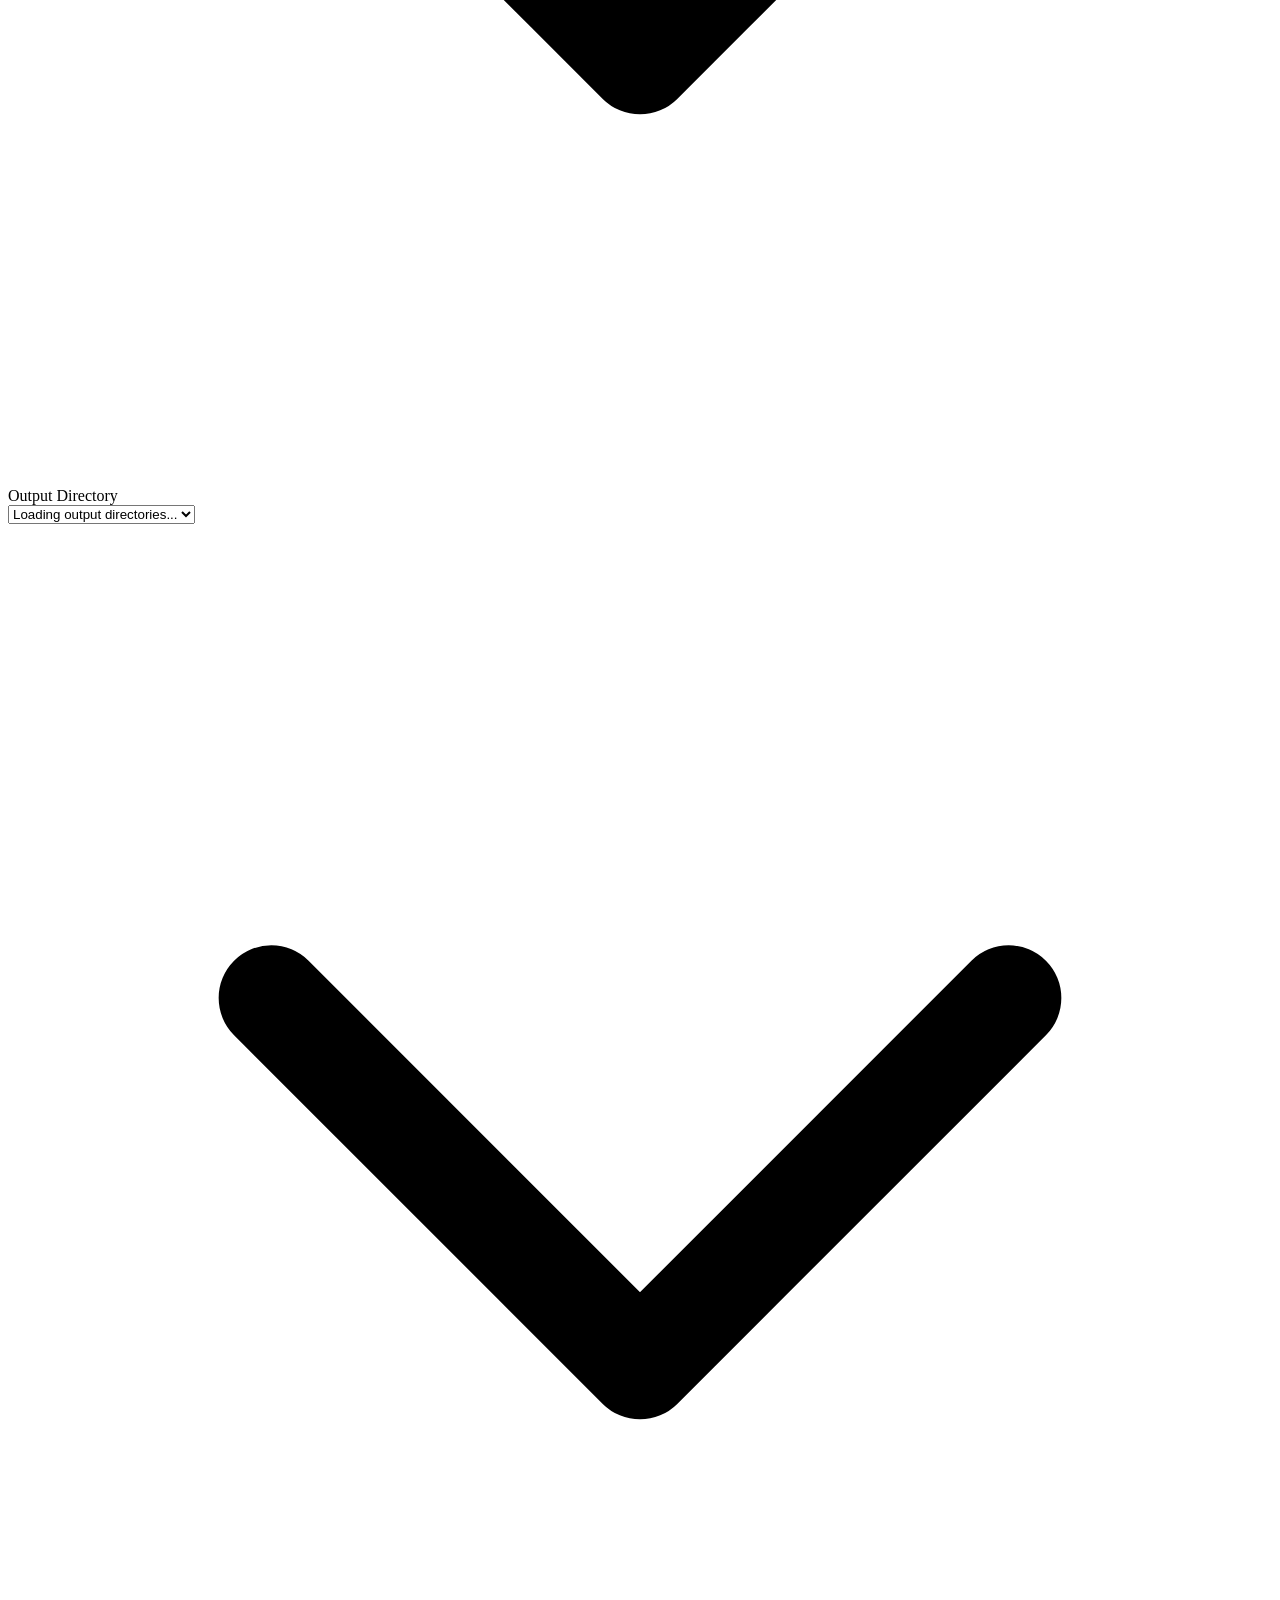
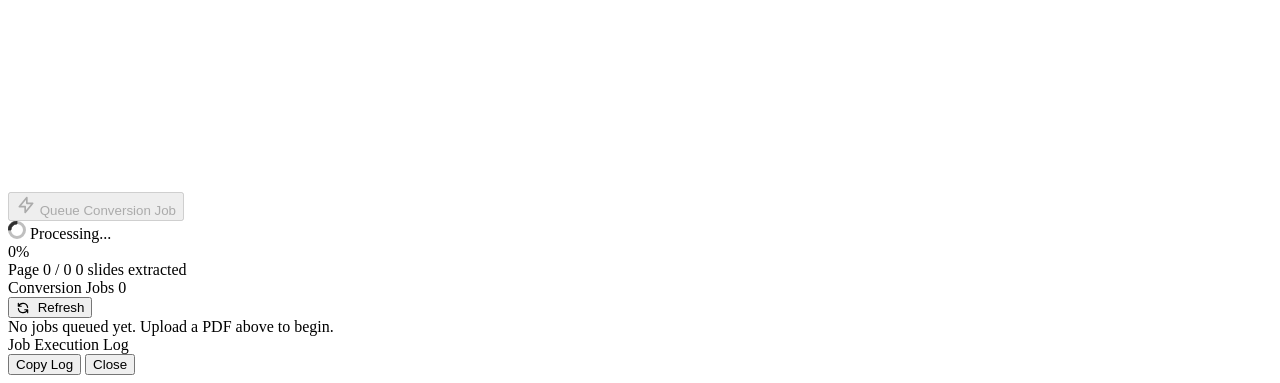
==== commit 4b614b80: "Merge branch 'structured_app'" ====
--- a/notoons/app/templates/index.html
+++ b/notoons/app/templates/index.html
@@ -87,6 +87,17 @@
             </svg>
           </div>
         </div>
+        <div class="control-group">
+          <label>Output Directory</label>
+          <div class="select-wrap">
+            <select id="outputDirSelect">
+              <option value="" selected>Loading output directories...</option>
+            </select>
+            <svg class="select-arrow" fill="none" stroke="currentColor" viewBox="0 0 24 24">
+              <path stroke-linecap="round" stroke-linejoin="round" stroke-width="2" d="M19 9l-7 7-7-7"/>
+            </svg>
+          </div>
+        </div>
       </div>
 
       <button id="processBtn" class="btn" disabled onclick="submitUploadJob()">
@@ -163,6 +174,6 @@
     </div>
   </div>
   
-  <script src="/static/js/client-side.js"></script>
+  <script src="/static/js/client-side.js?v=20260918"></script>
 </body>
 </html>
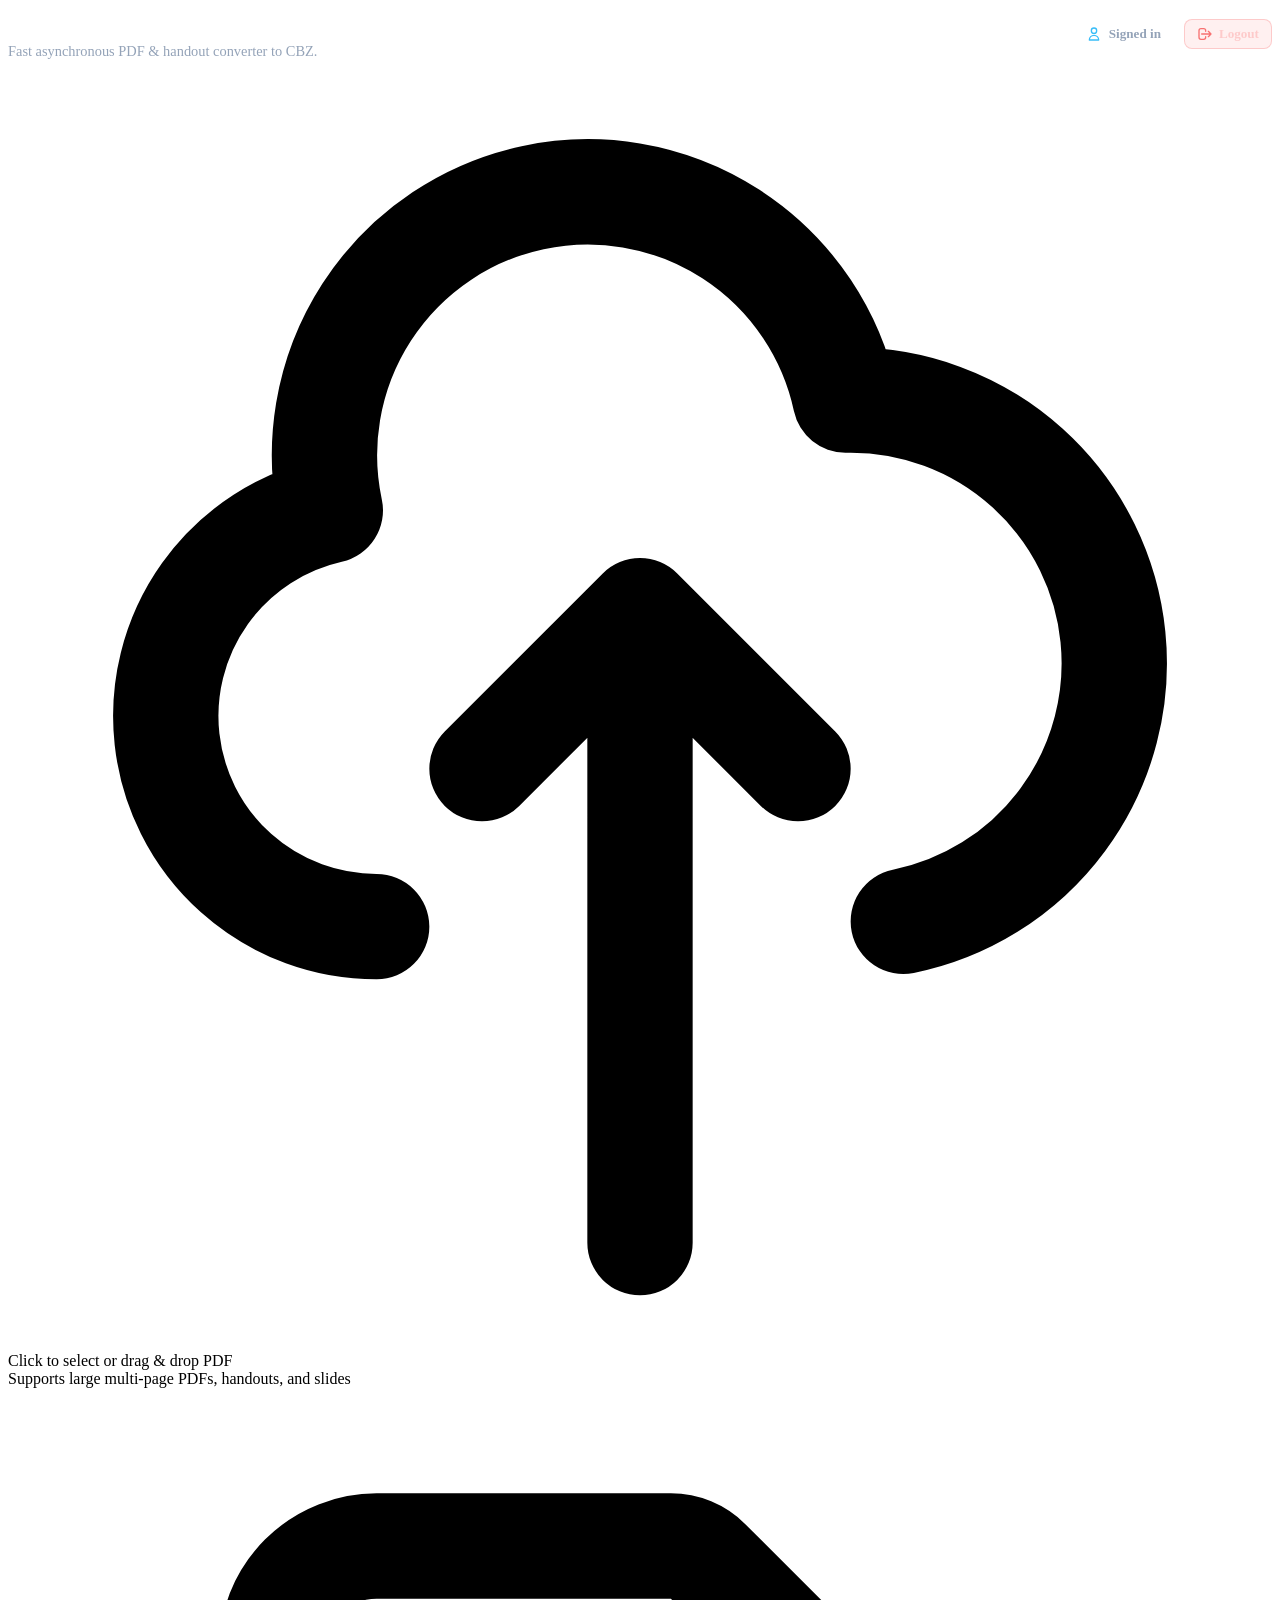
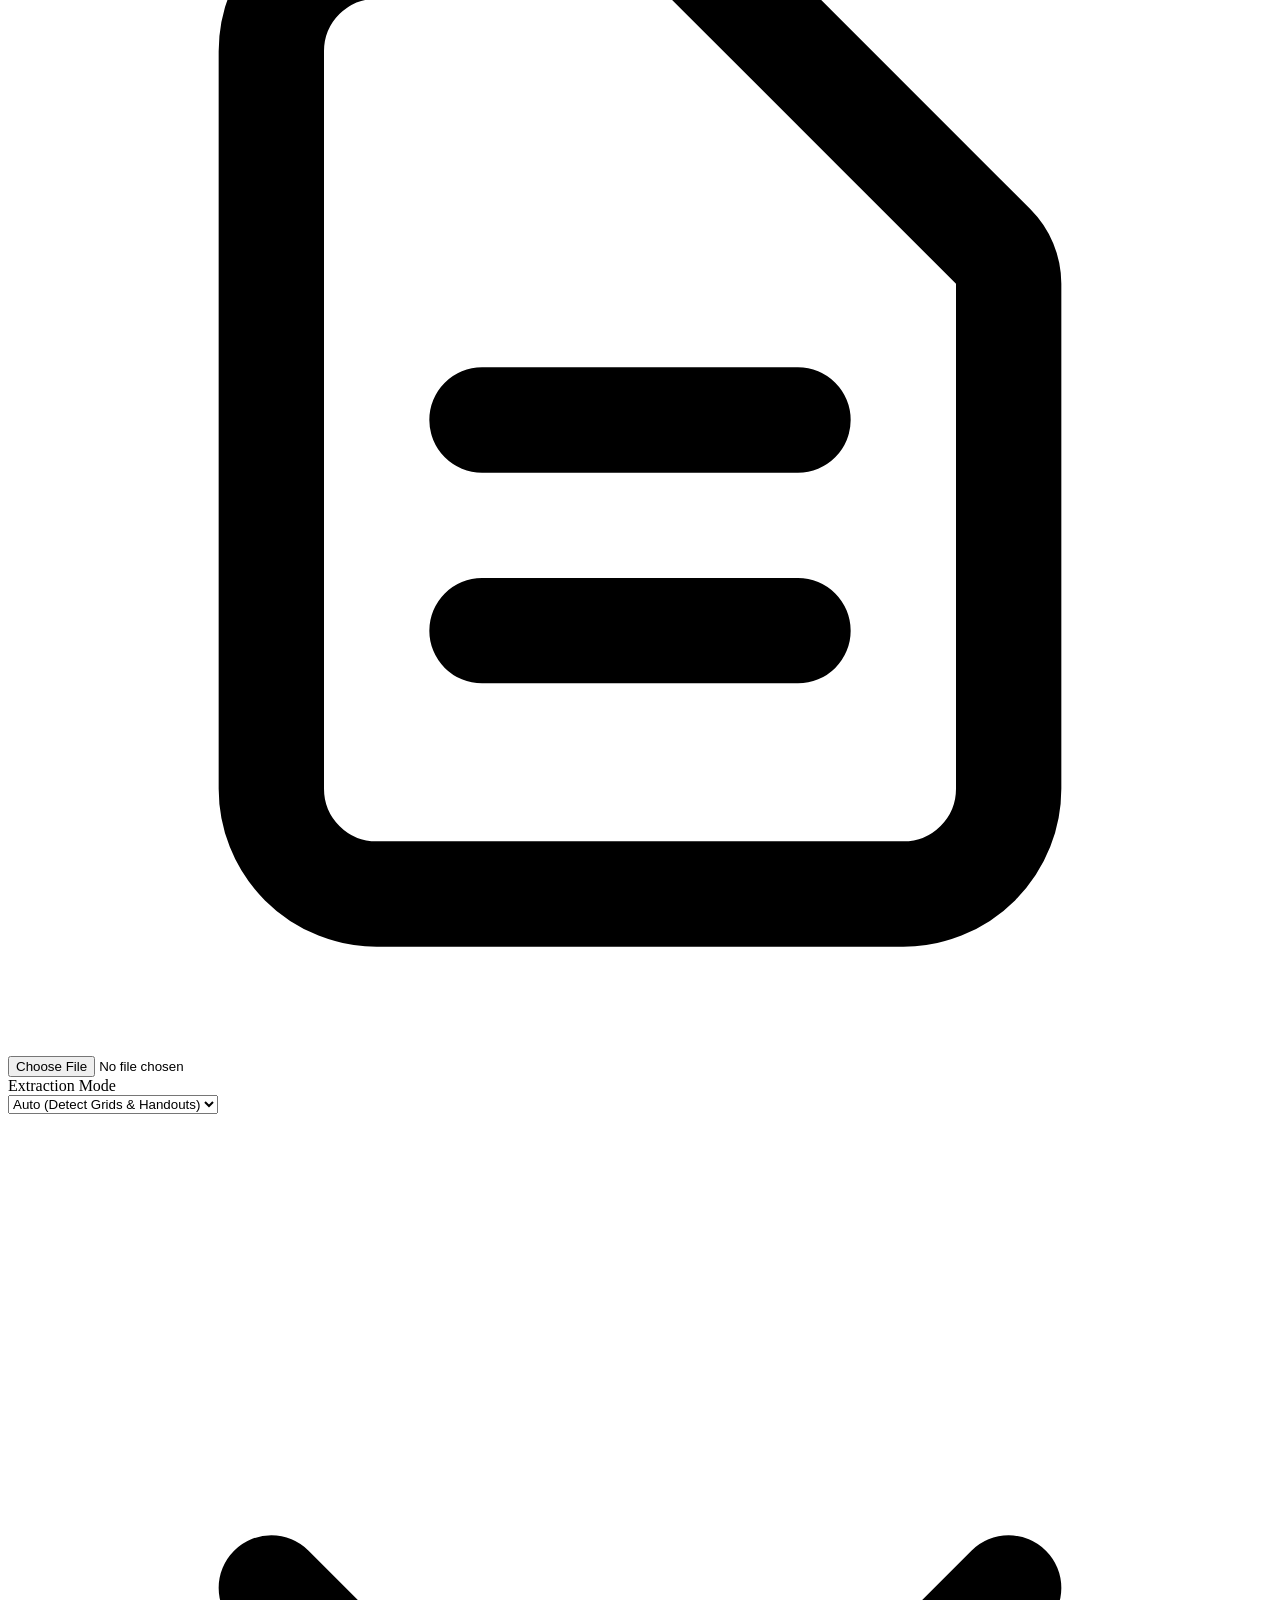
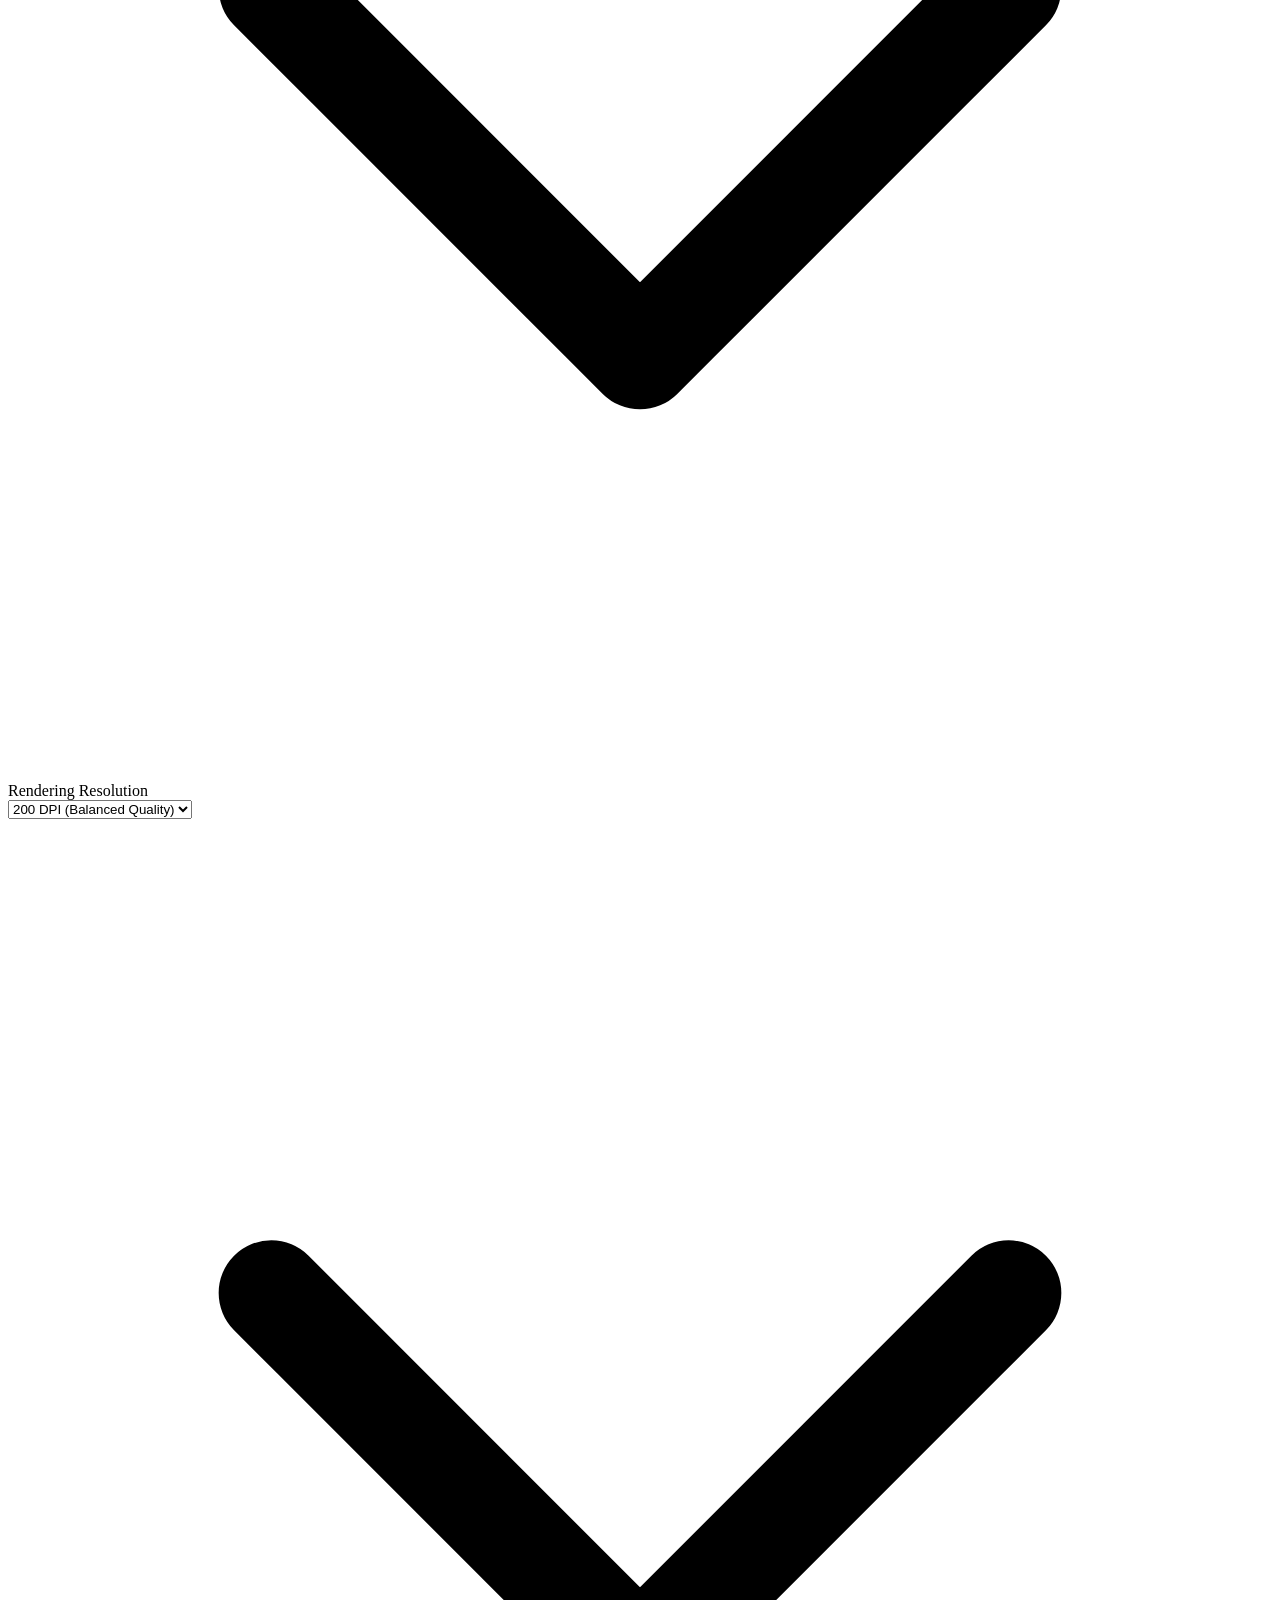
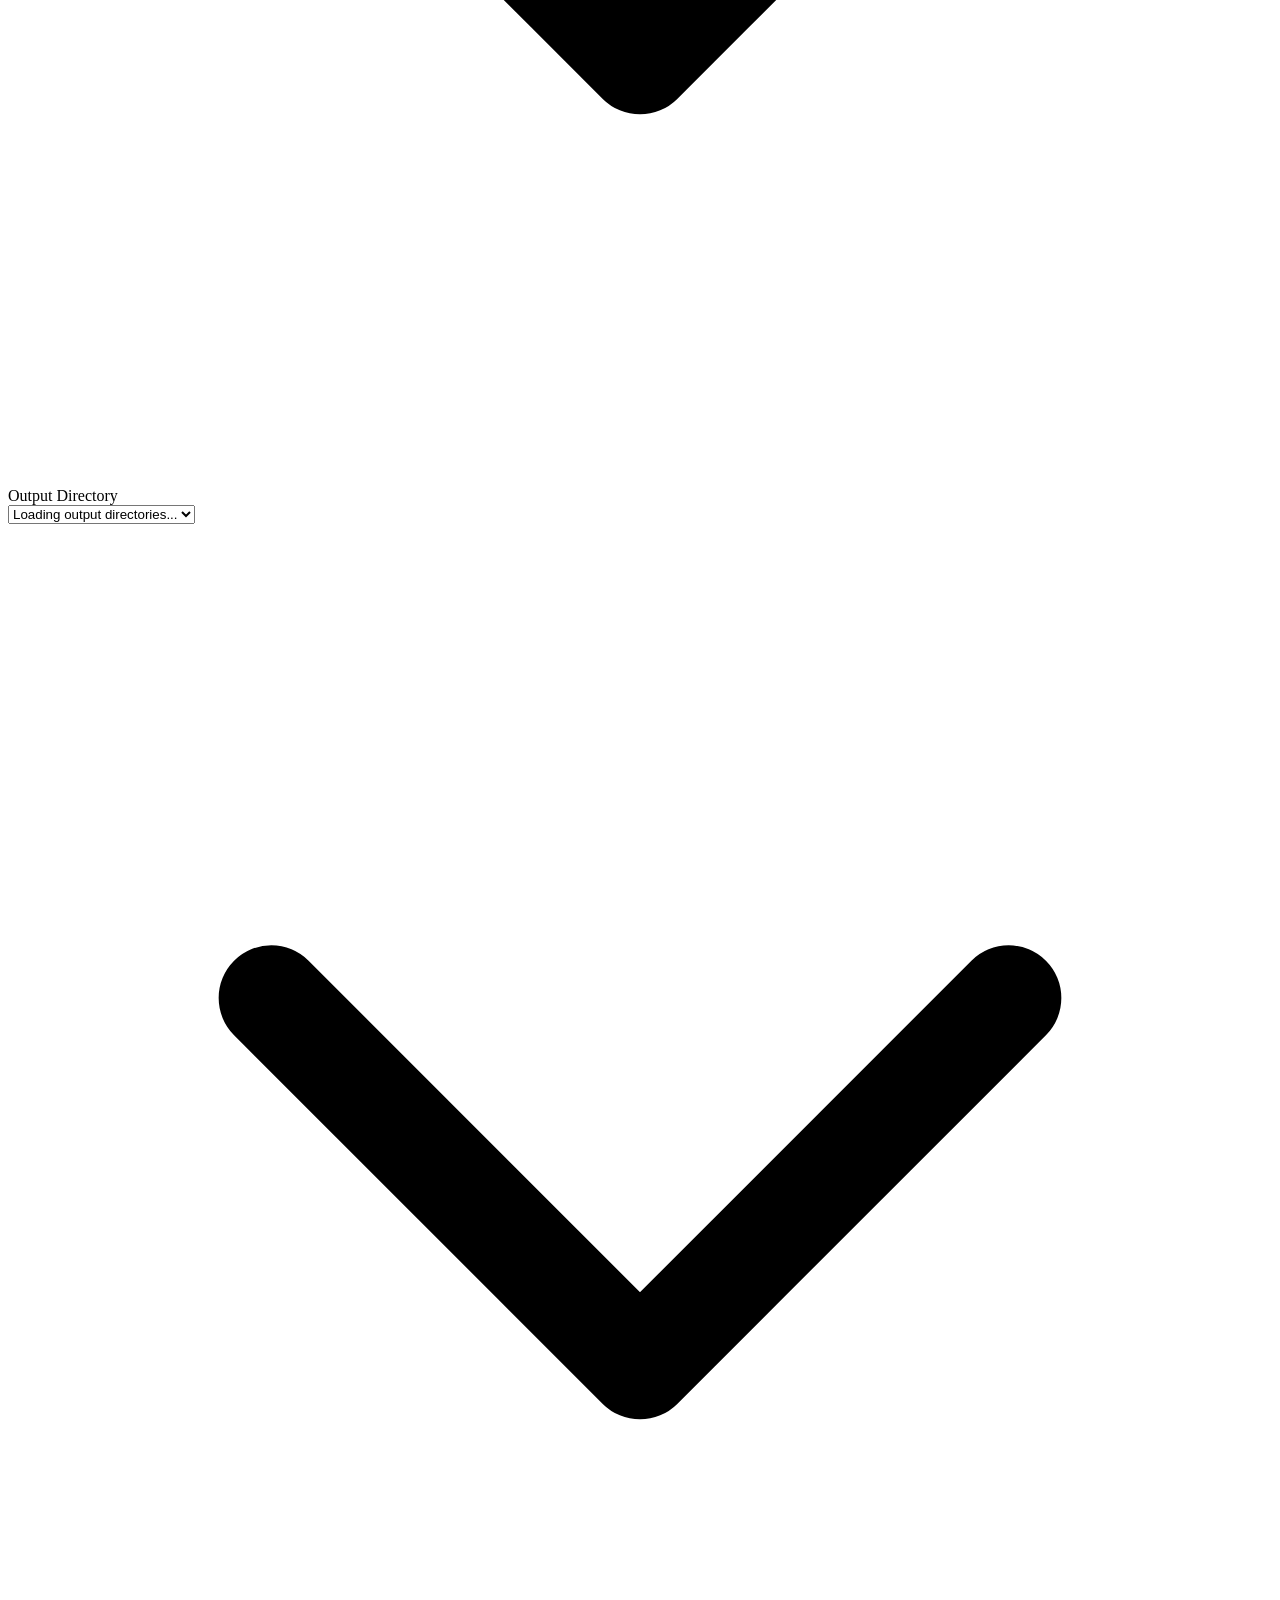
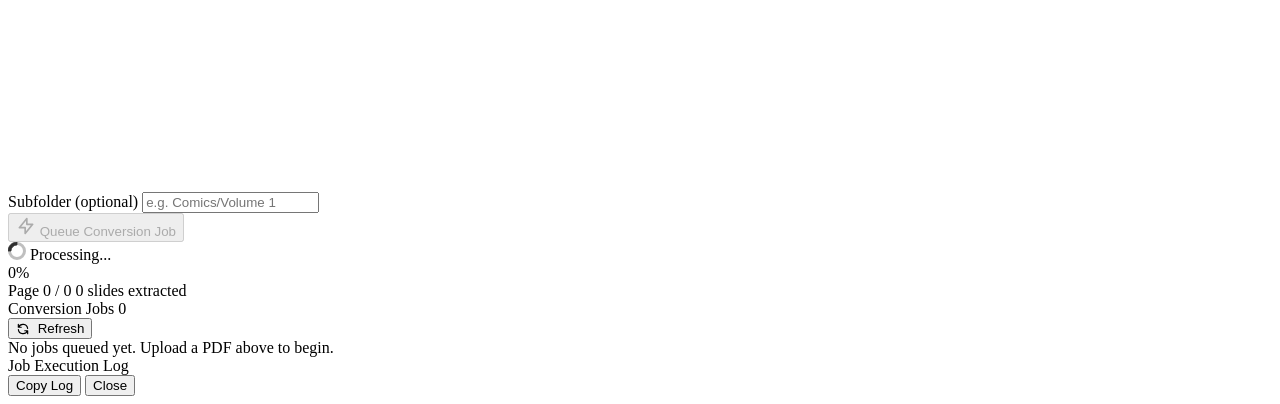
==== commit ab7bbb17: "inserted custom subfolder" ====
--- a/notoons/app/templates/index.html
+++ b/notoons/app/templates/index.html
@@ -98,6 +98,11 @@
             </svg>
           </div>
         </div>
+        <div class="control-group">
+          <label for="customSubdirInput">Subfolder (optional)</label>
+          <input class="text-input" id="customSubdirInput" type="text"
+            placeholder="e.g. Comics/Volume 1" autocomplete="off">
+        </div>
       </div>
 
       <button id="processBtn" class="btn" disabled onclick="submitUploadJob()">
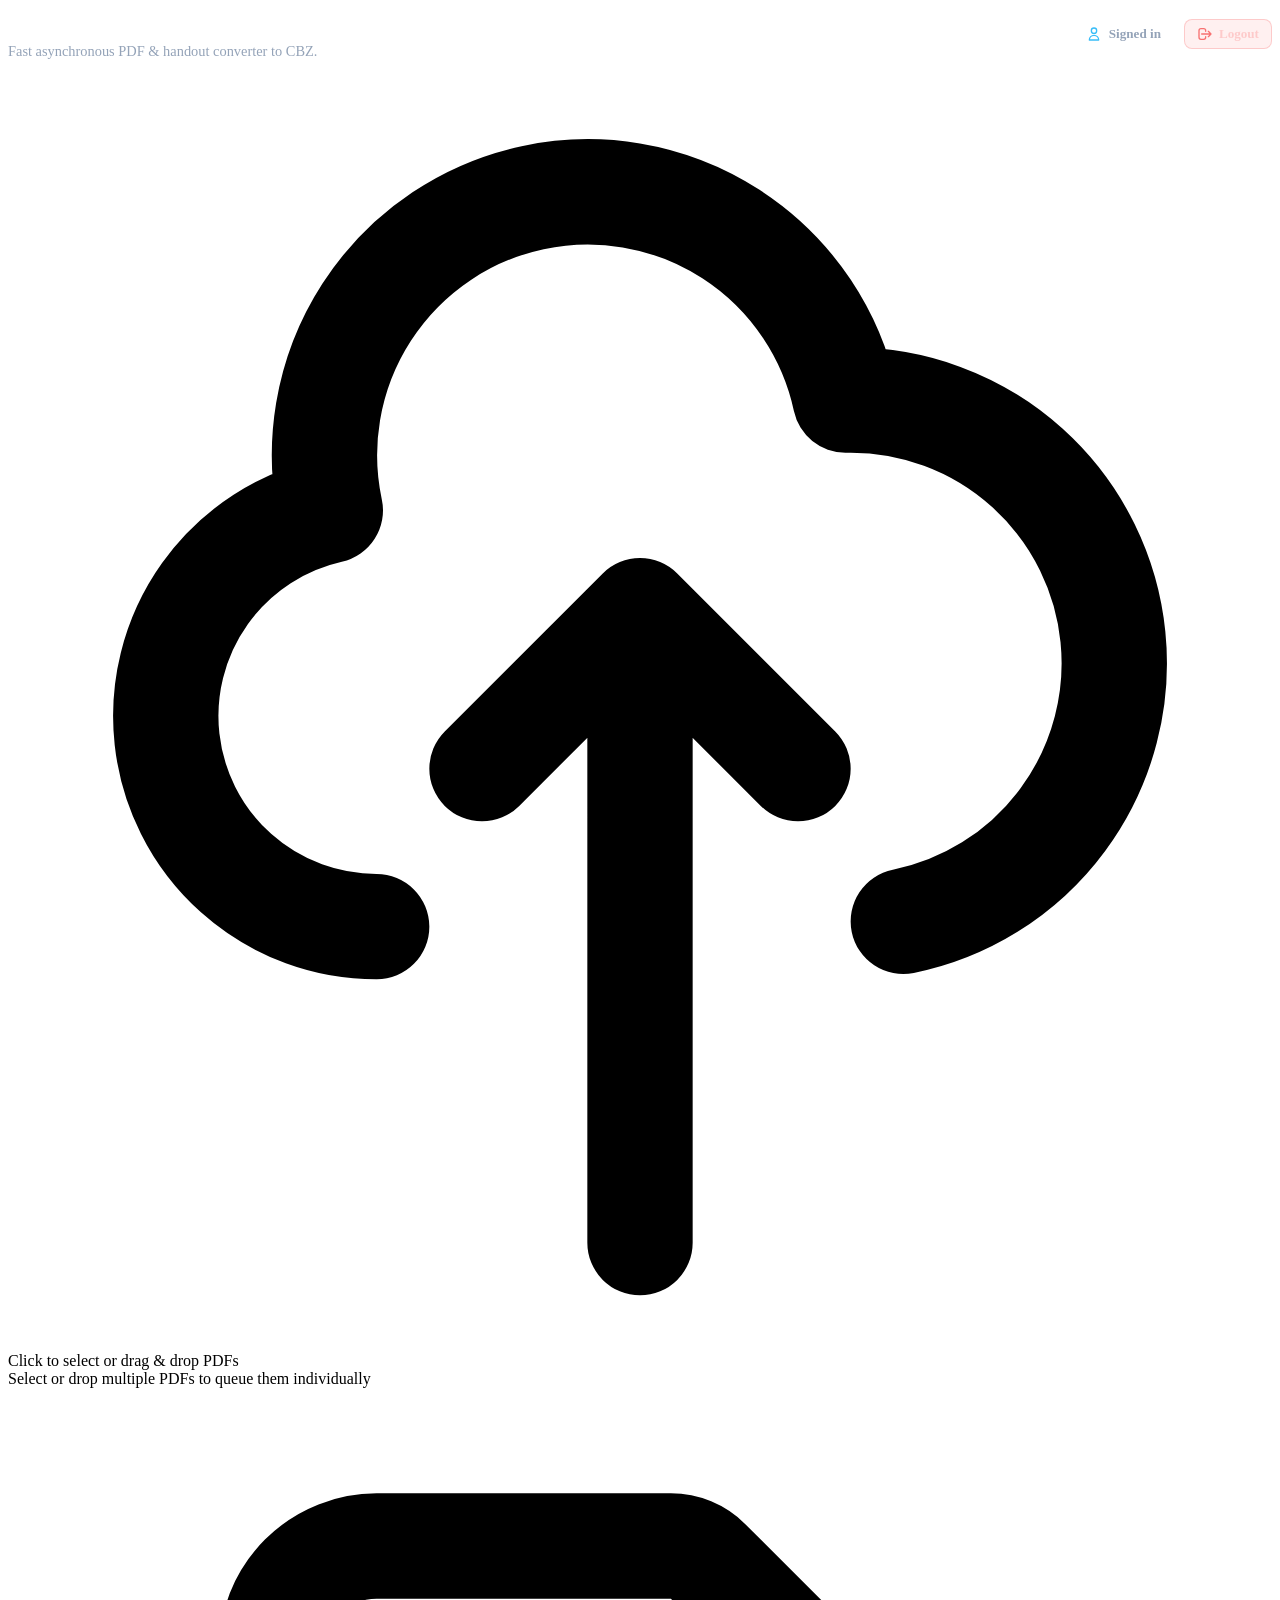
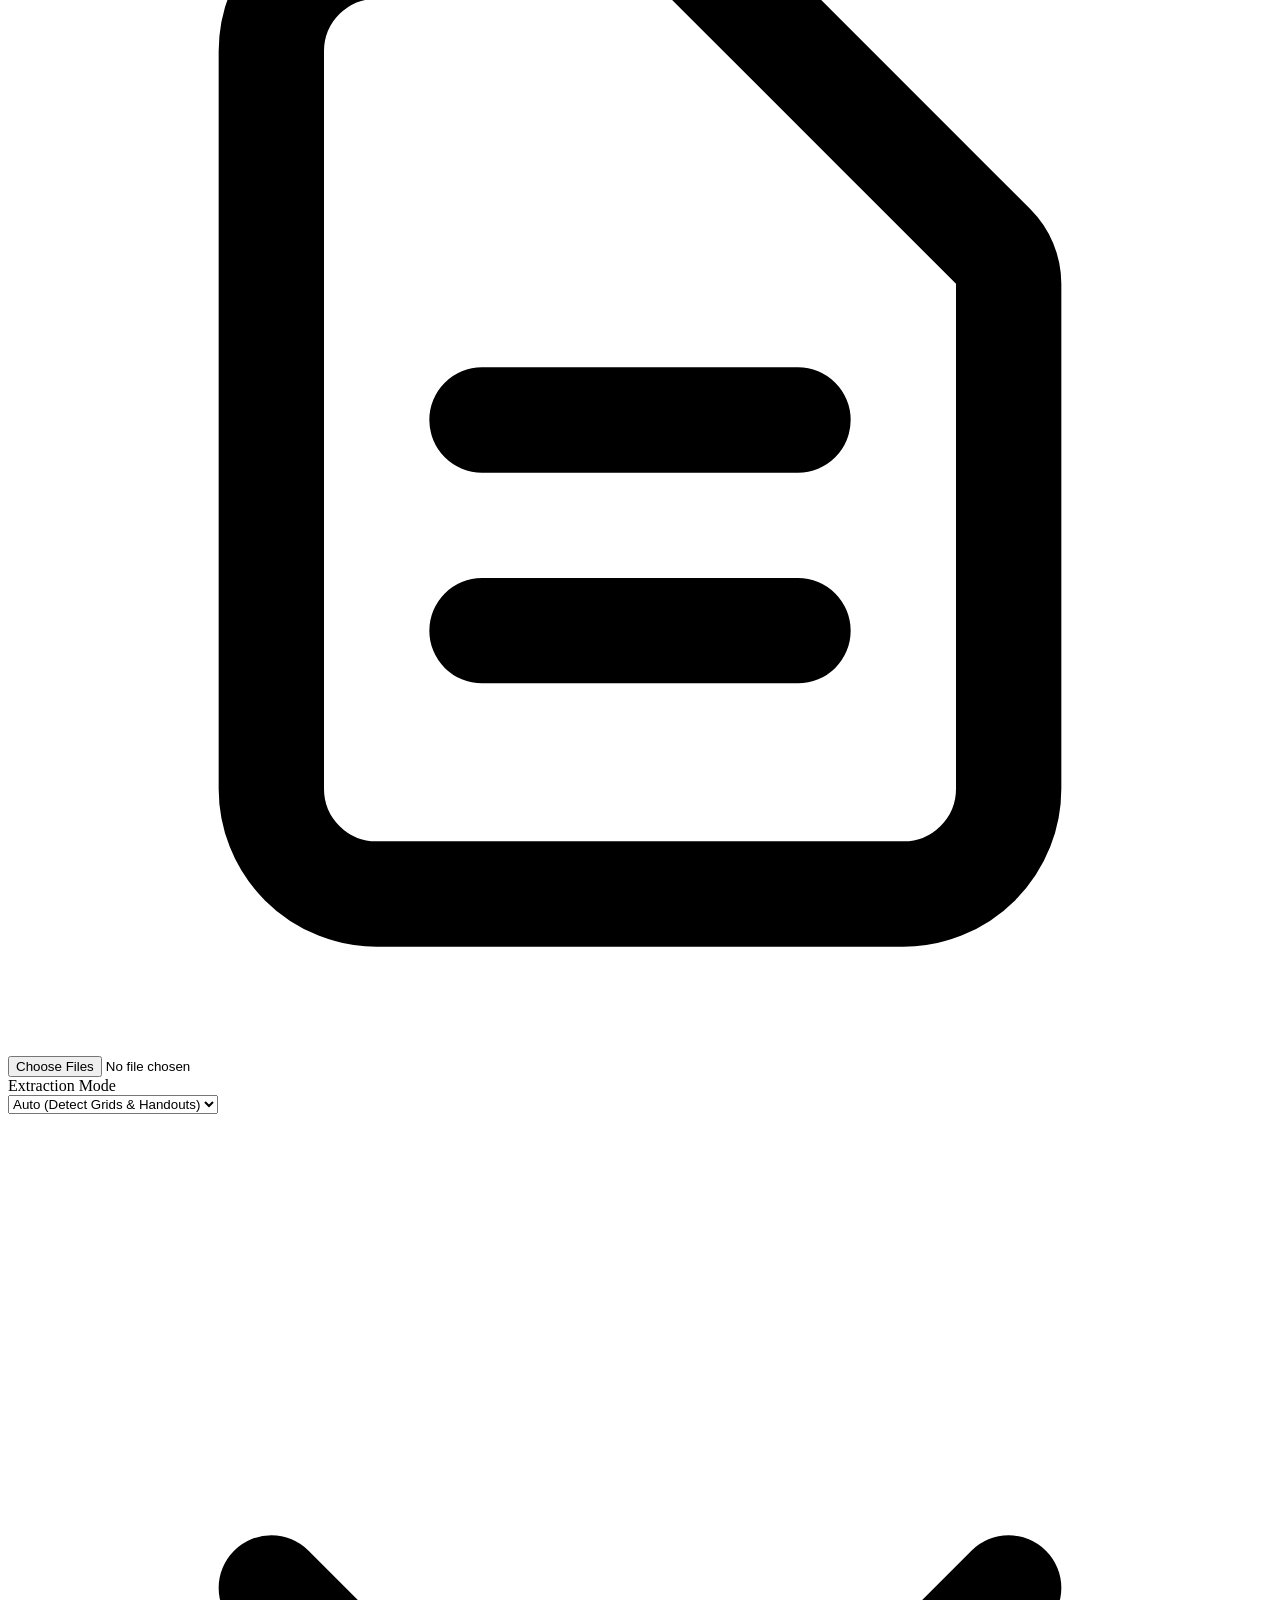
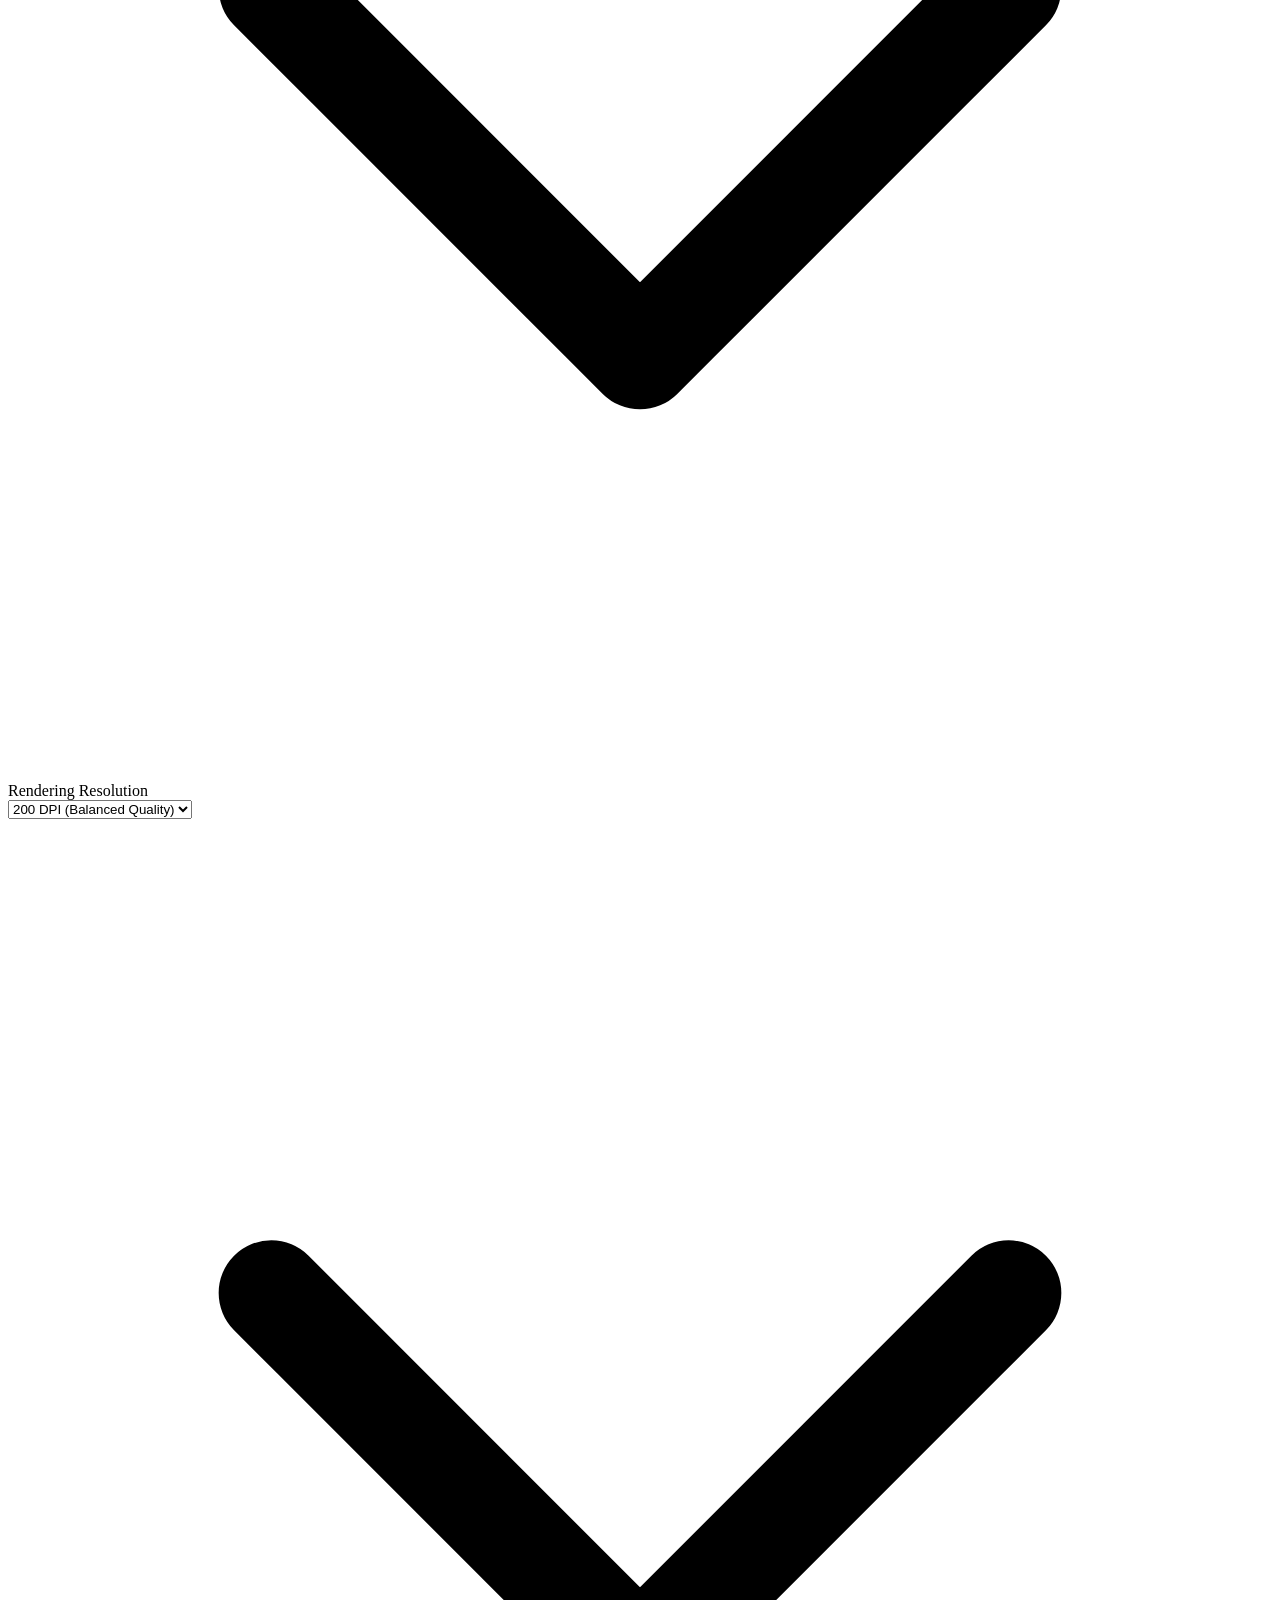
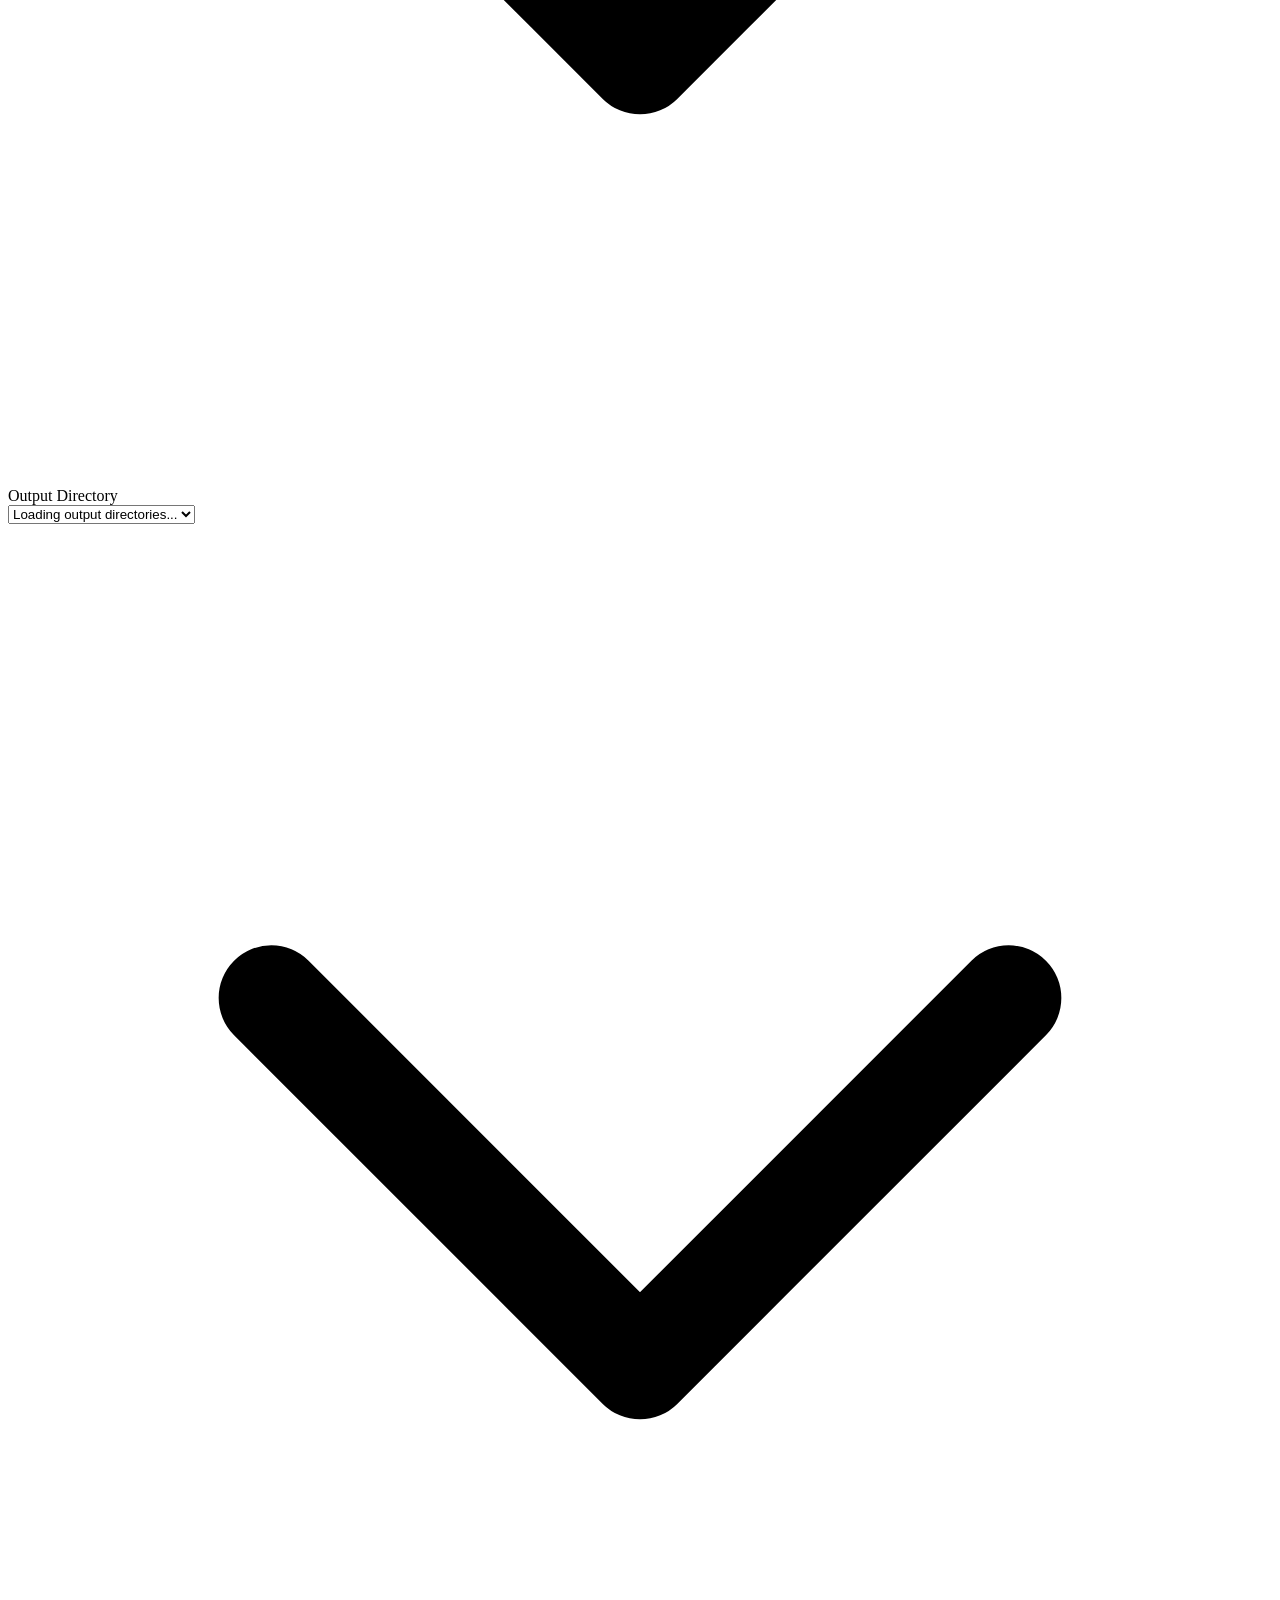
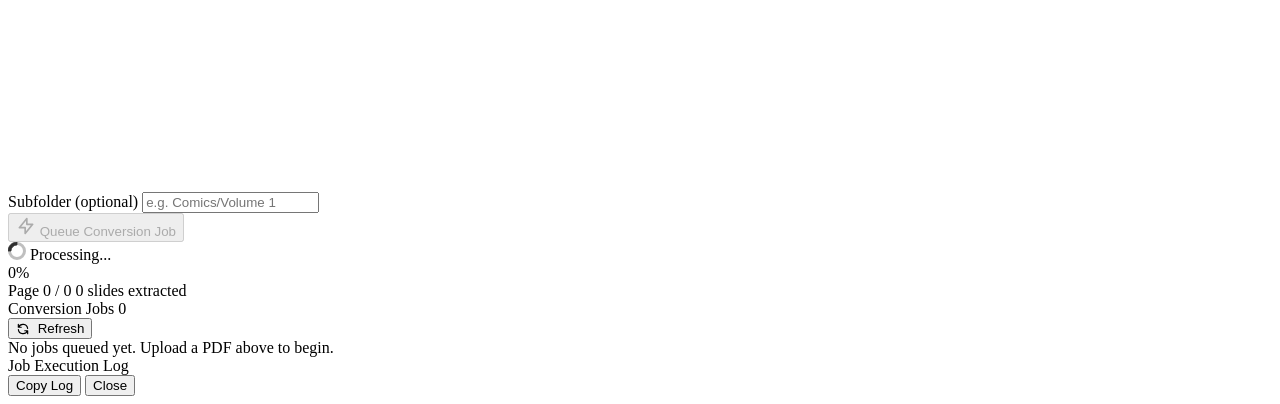
==== commit 2dc83c56: "more than one file loadable" ====
--- a/notoons/app/templates/index.html
+++ b/notoons/app/templates/index.html
@@ -47,8 +47,8 @@
           <path stroke-linecap="round" stroke-linejoin="round" stroke-width="2"
             d="M7 16a4 4 0 01-.88-7.903A5 5 0 1115.9 6L16 6a5 5 0 011 9.9M15 13l-3-3m0 0l-3 3m3-3v12"/>
         </svg>
-        <div class="dropzone-title" id="dropzoneTitle">Click to select or drag & drop PDF</div>
-        <div class="dropzone-desc" id="dropzoneDesc">Supports large multi-page PDFs, handouts, and slides</div>
+        <div class="dropzone-title" id="dropzoneTitle">Click to select or drag & drop PDFs</div>
+        <div class="dropzone-desc" id="dropzoneDesc">Select or drop multiple PDFs to queue them individually</div>
         <div class="file-pill" id="filePill">
           <svg fill="none" stroke="currentColor" viewBox="0 0 24 24">
             <path stroke-linecap="round" stroke-linejoin="round" stroke-width="2"
@@ -57,7 +57,7 @@
           </svg>
           <span class="file-pill-text" id="filePillText"></span>
         </div>
-        <input type="file" id="fileInput" accept=".pdf,application/pdf" onchange="handleFileSelected(this.files[0])" />
+        <input type="file" id="fileInput" accept=".pdf,application/pdf" multiple onchange="handleFileSelected(this.files)" />
       </div>
 
       <div class="controls">
@@ -179,6 +179,6 @@
     </div>
   </div>
   
-  <script src="/static/js/client-side.js?v=20260918"></script>
+  <script src="/static/js/client-side.js?v=20261109"></script>
 </body>
 </html>
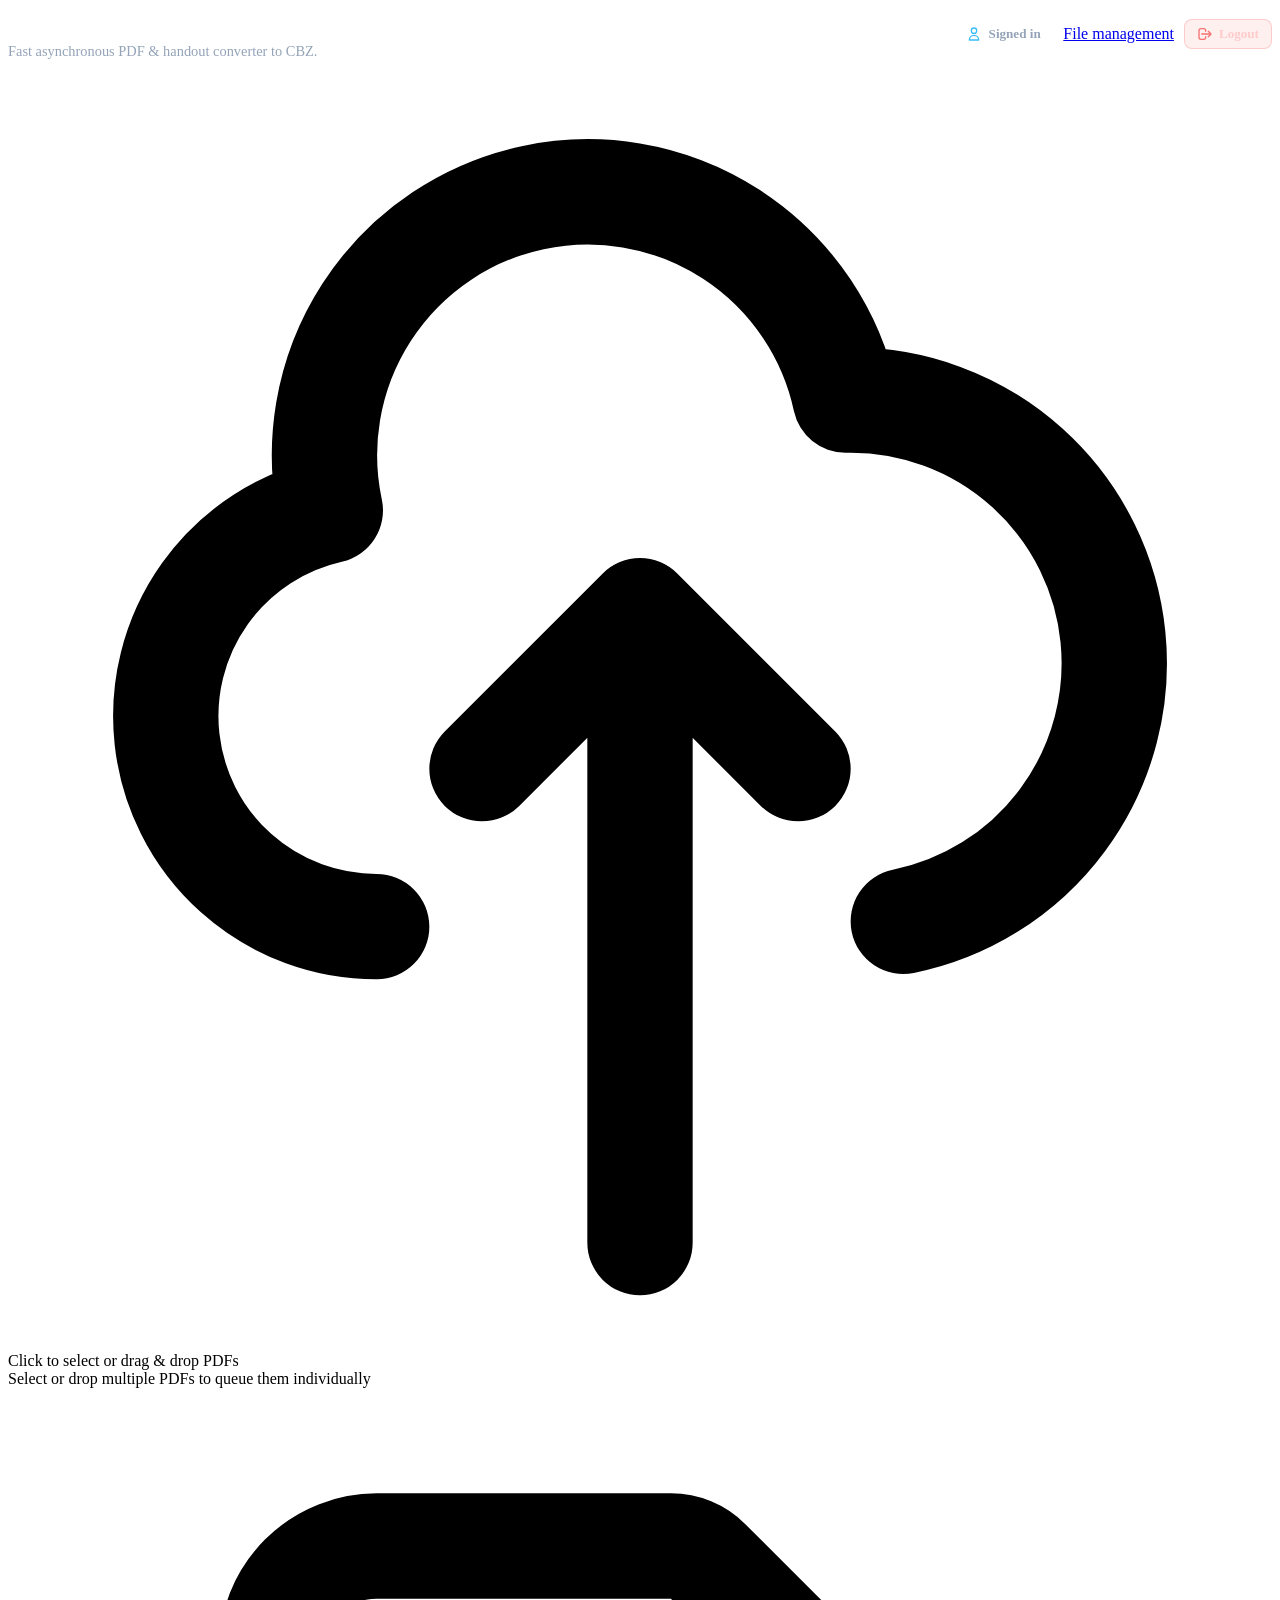
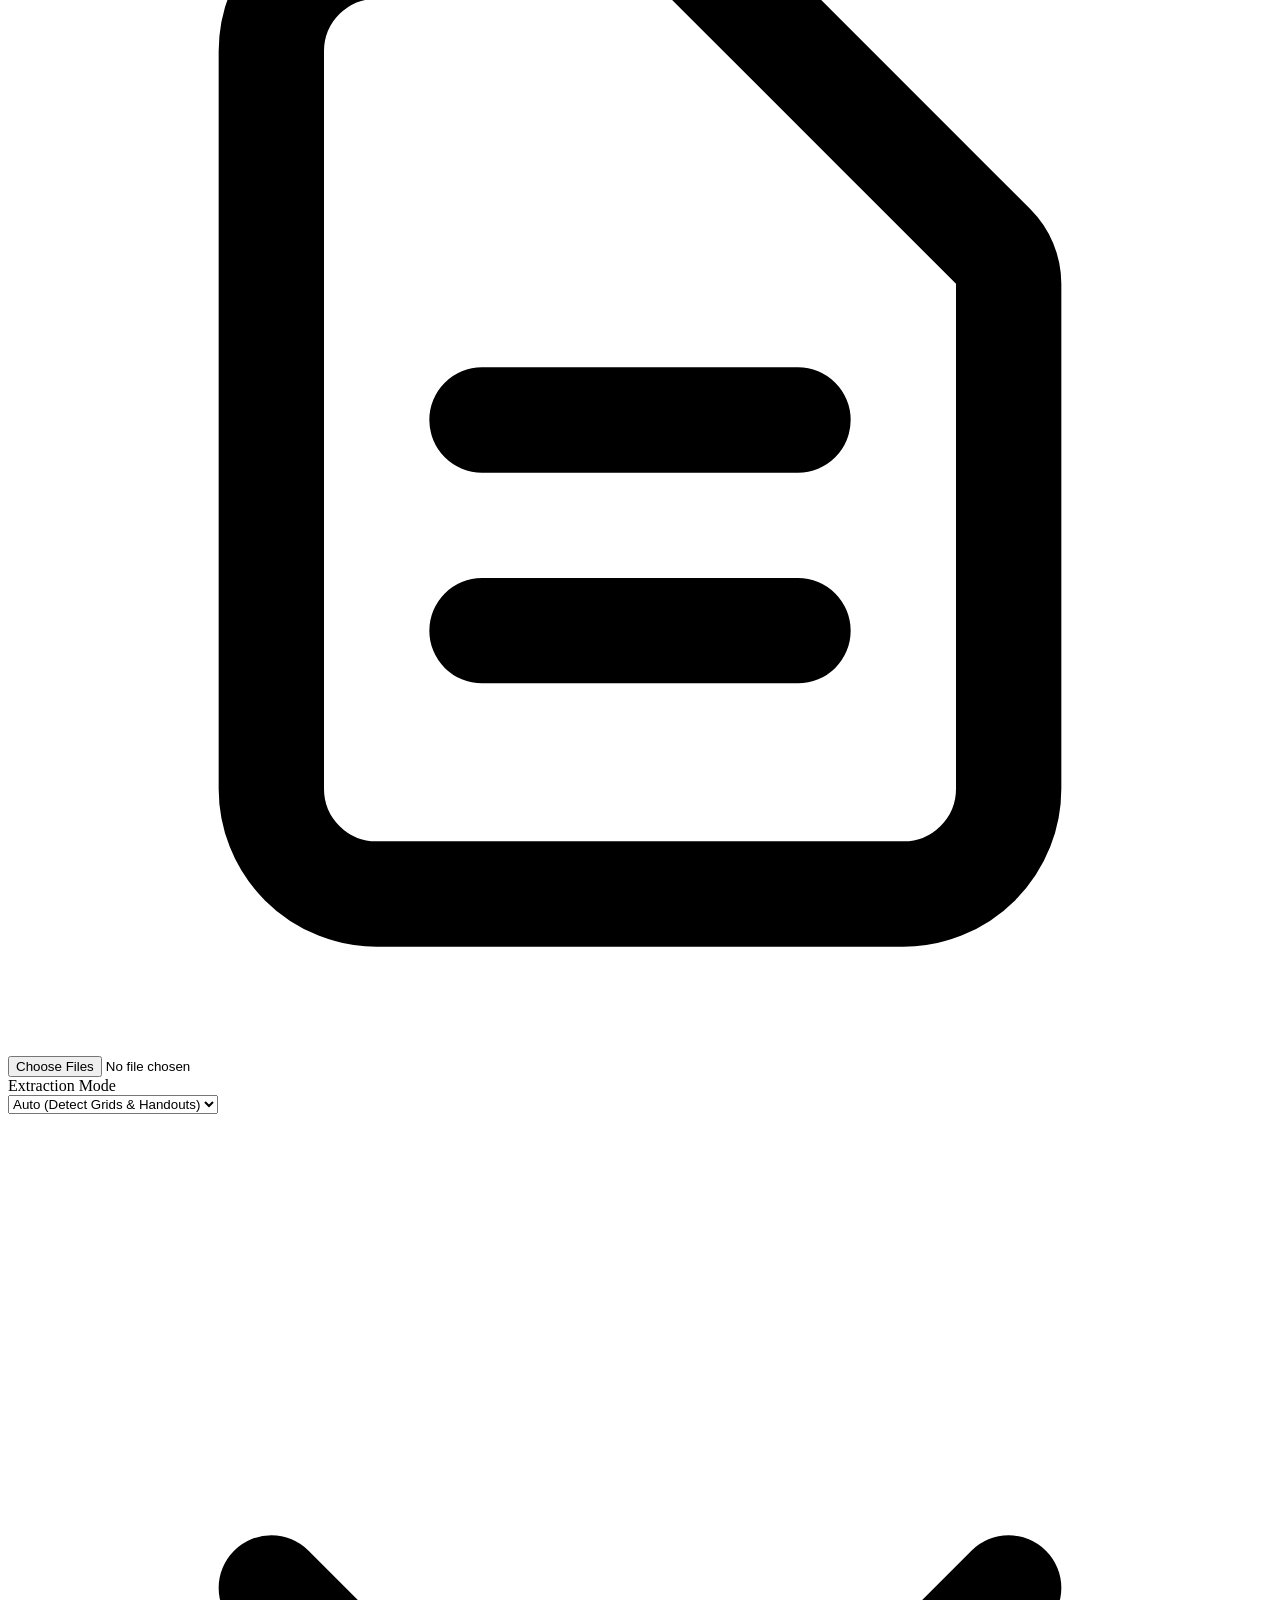
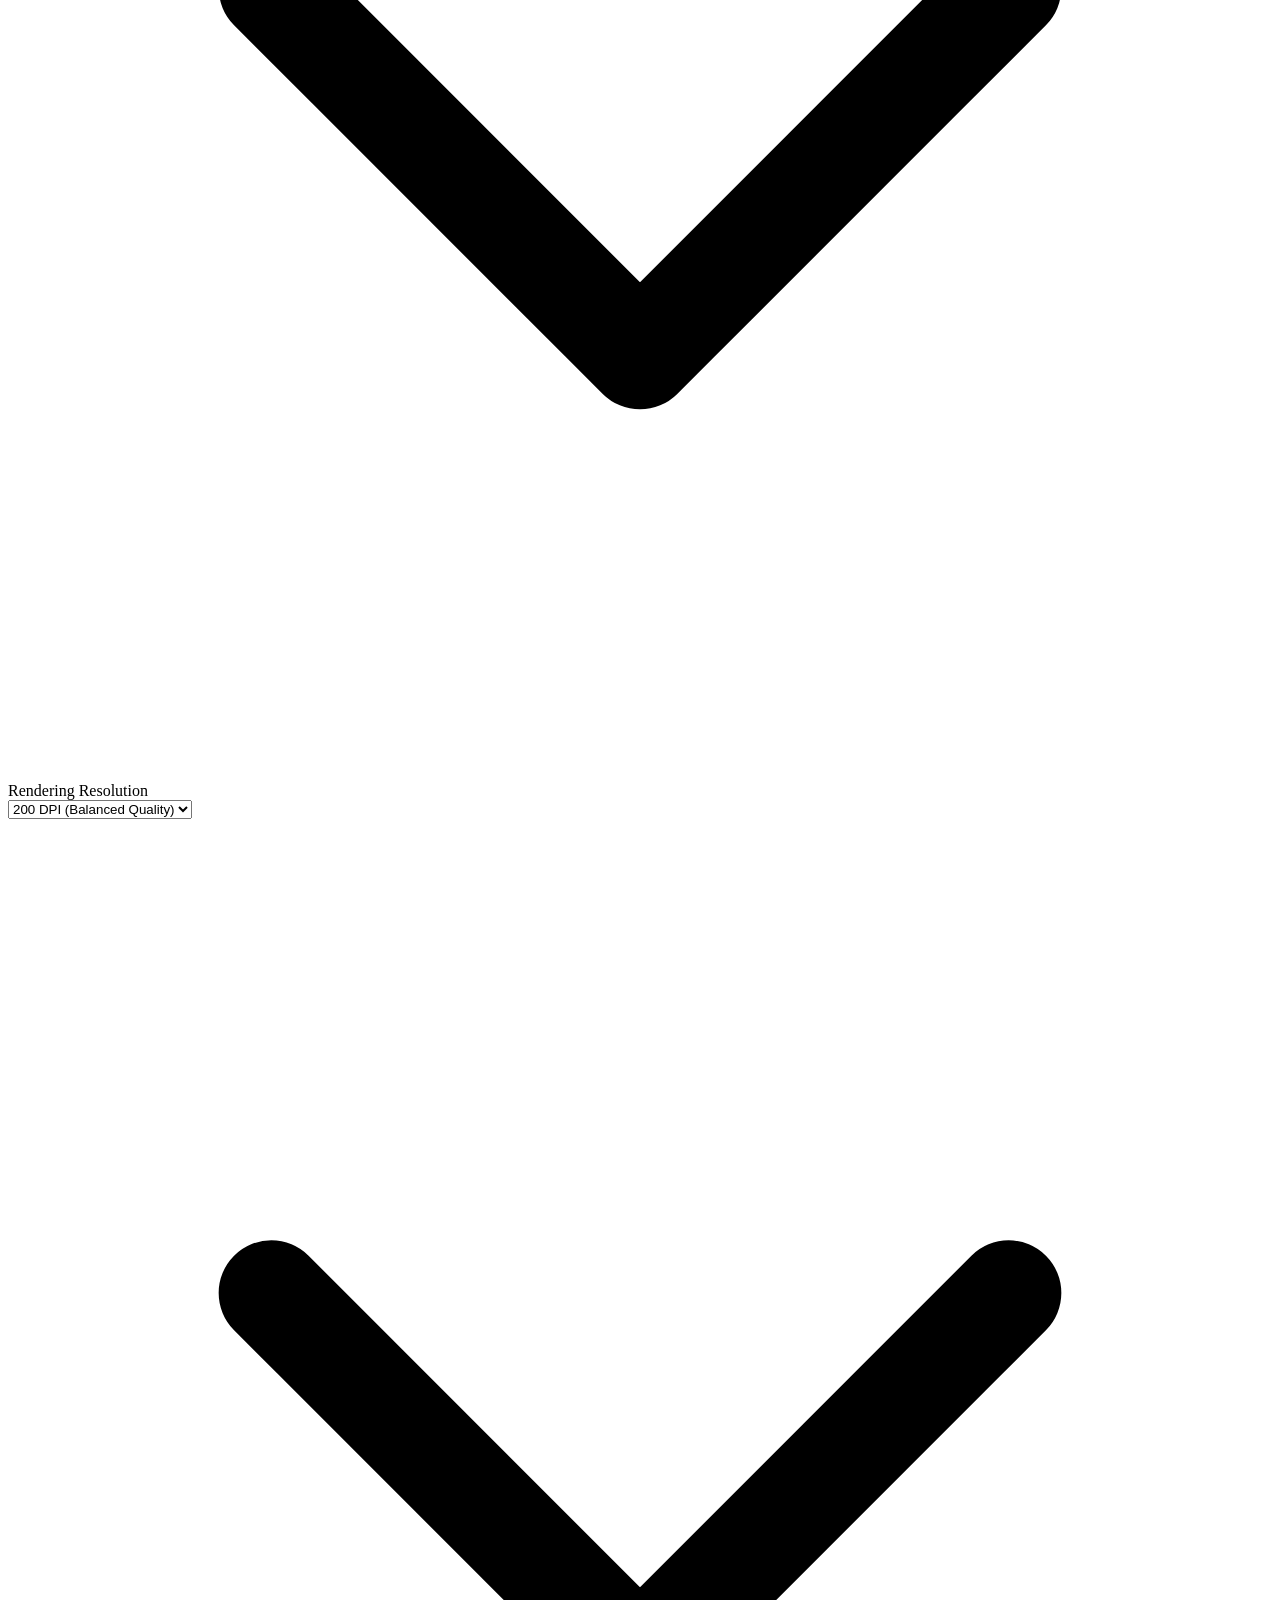
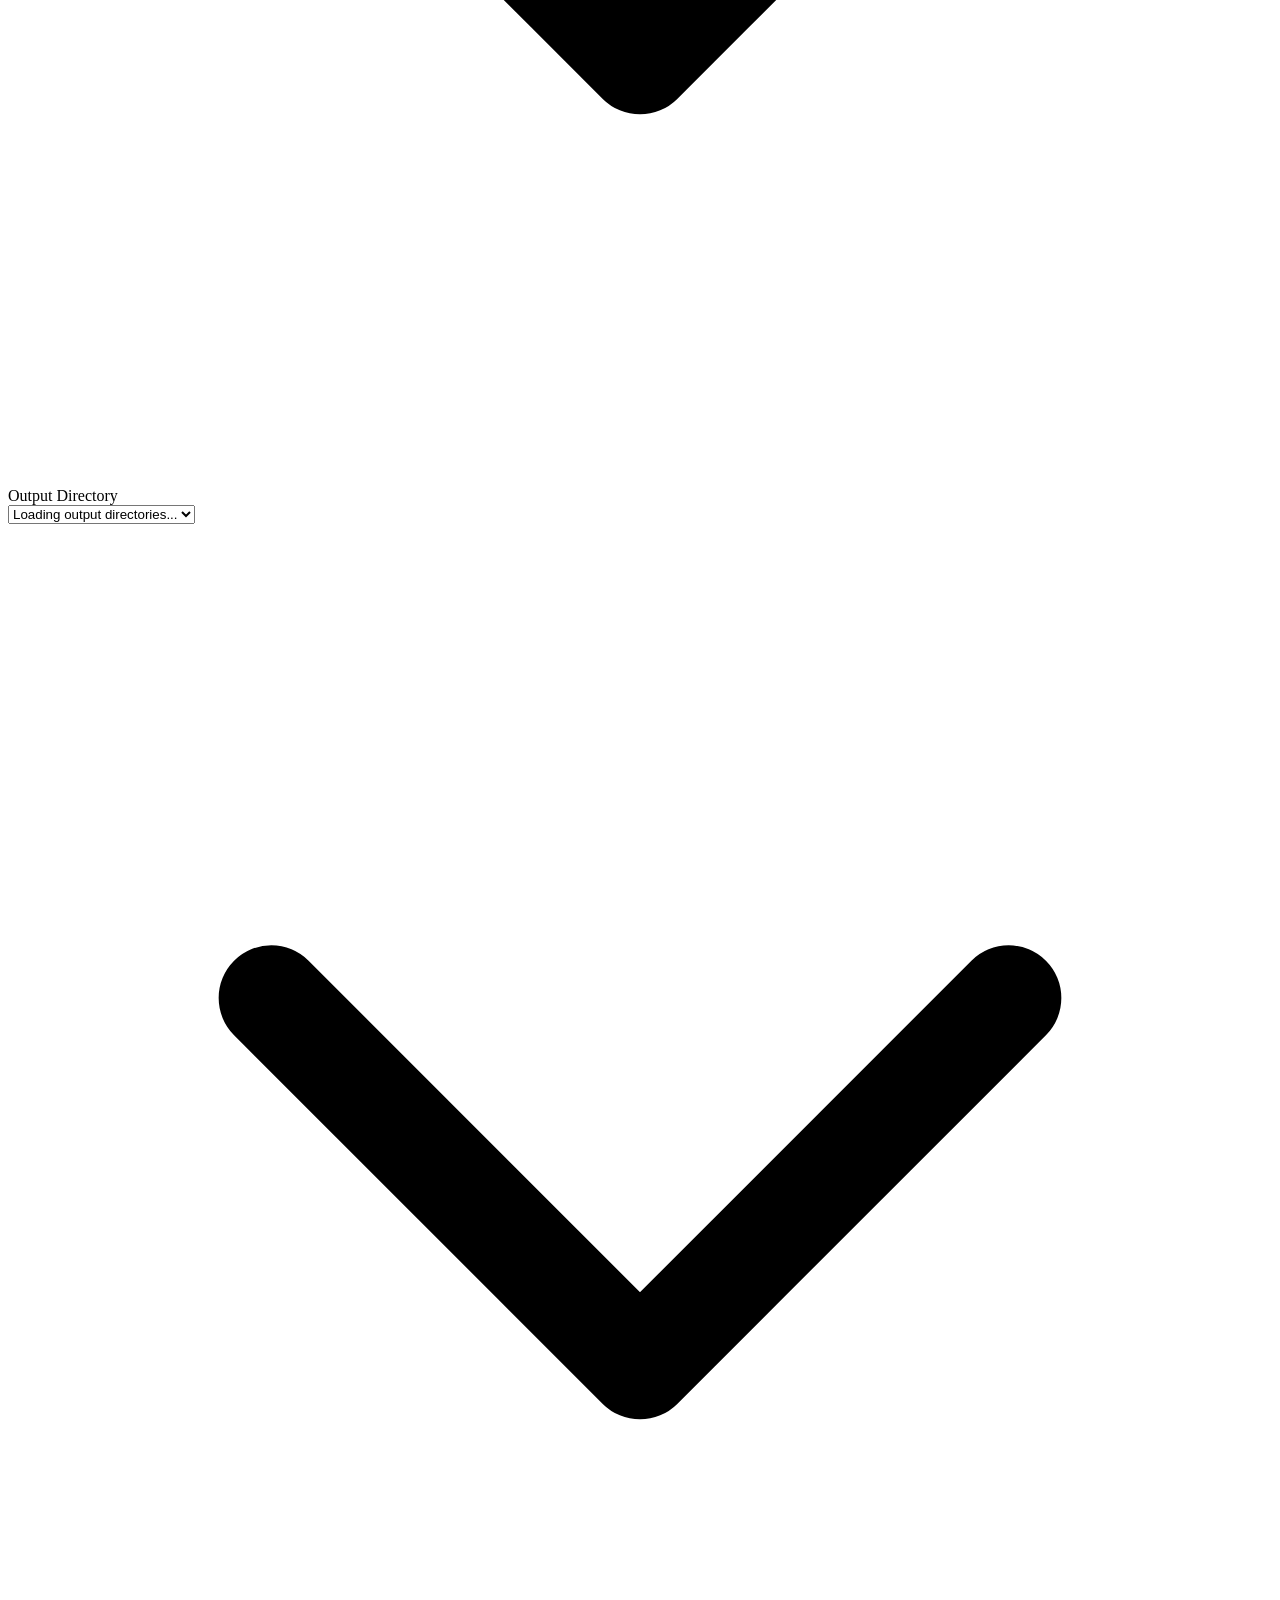
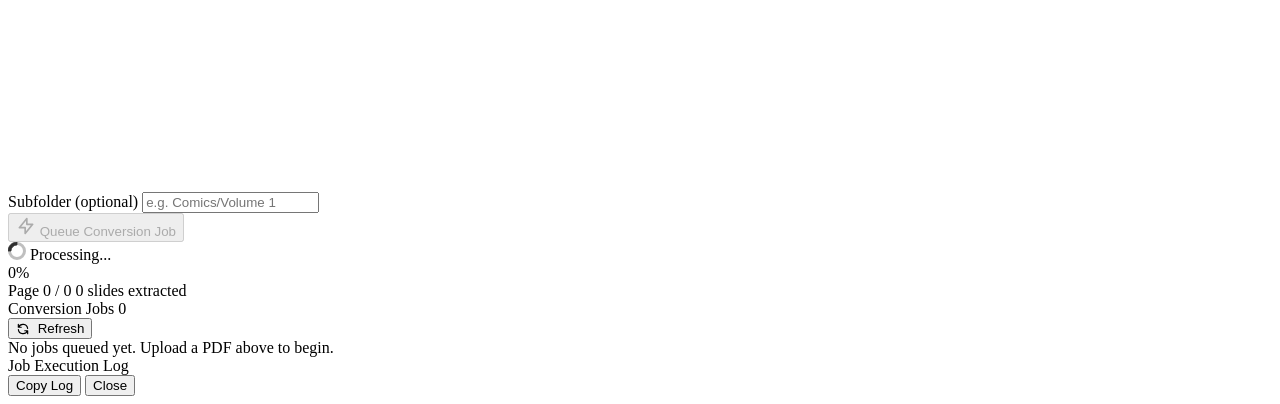
==== commit 56083c4c: "file managemant" ====
--- a/notoons/app/templates/index.html
+++ b/notoons/app/templates/index.html
@@ -5,7 +5,7 @@
   <meta name="viewport" content="width=device-width, initial-scale=1.0">
   <link rel="icon" type="image/png" href="/static/images/favicon.png">
   <title>Notoons - PDF to CBZ Converter</title>
-  <link rel="stylesheet" href="/static/css/styles.css">
+  <link rel="stylesheet" href="/static/css/styles.css?v=20261111-select2">
 </head>
 <body>
   <div class="container">
@@ -32,6 +32,7 @@
         </div>
 
         <!-- Pulsante Logout -->
+        <a href="/manage" class="btn-log-action">File management</a>
         <a href="/auth/logout" style="display: inline-flex; align-items: center; gap: 0.4rem; padding: 0.4rem 0.75rem; background: rgba(248, 113, 113, 0.1); border: 1px solid rgba(248, 113, 113, 0.3); border-radius: 8px; color: #fecaca; font-size: 0.82rem; font-weight: 600; text-decoration: none; transition: background 0.2s;">
           <svg style="width: 16px; height: 16px; color: #f87171; flex-shrink: 0;" fill="none" stroke="currentColor" viewBox="0 0 24 24">
             <path stroke-linecap="round" stroke-linejoin="round" stroke-width="2" d="M17 16l4-4m0 0l-4-4m4 4H7m6 4v1a3 3 0 01-3 3H6a3 3 0 01-3-3V7a3 3 0 013-3h4a3 3 0 013 3v1"/>
@@ -179,6 +180,6 @@
     </div>
   </div>
   
-  <script src="/static/js/client-side.js?v=20261109"></script>
+  <script src="/static/js/client-side.js?v=20261111-select2"></script>
 </body>
 </html>
